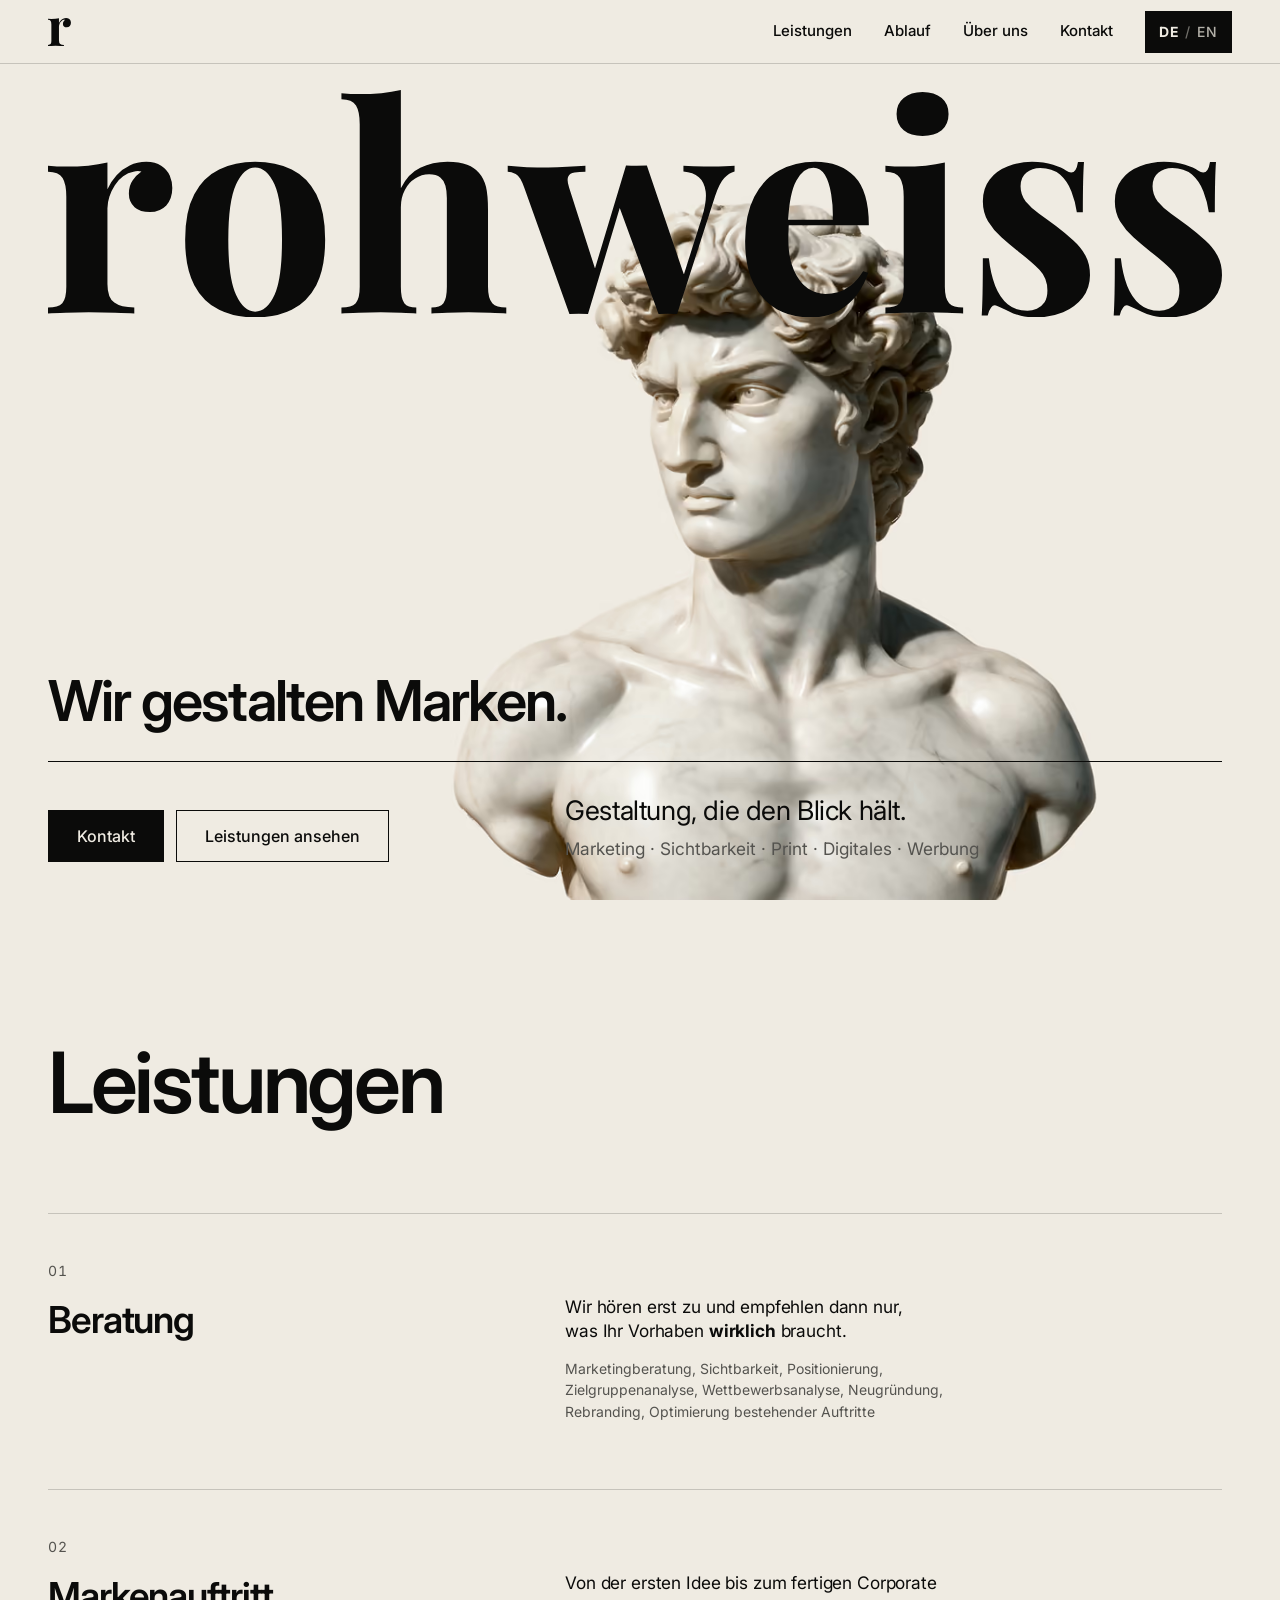
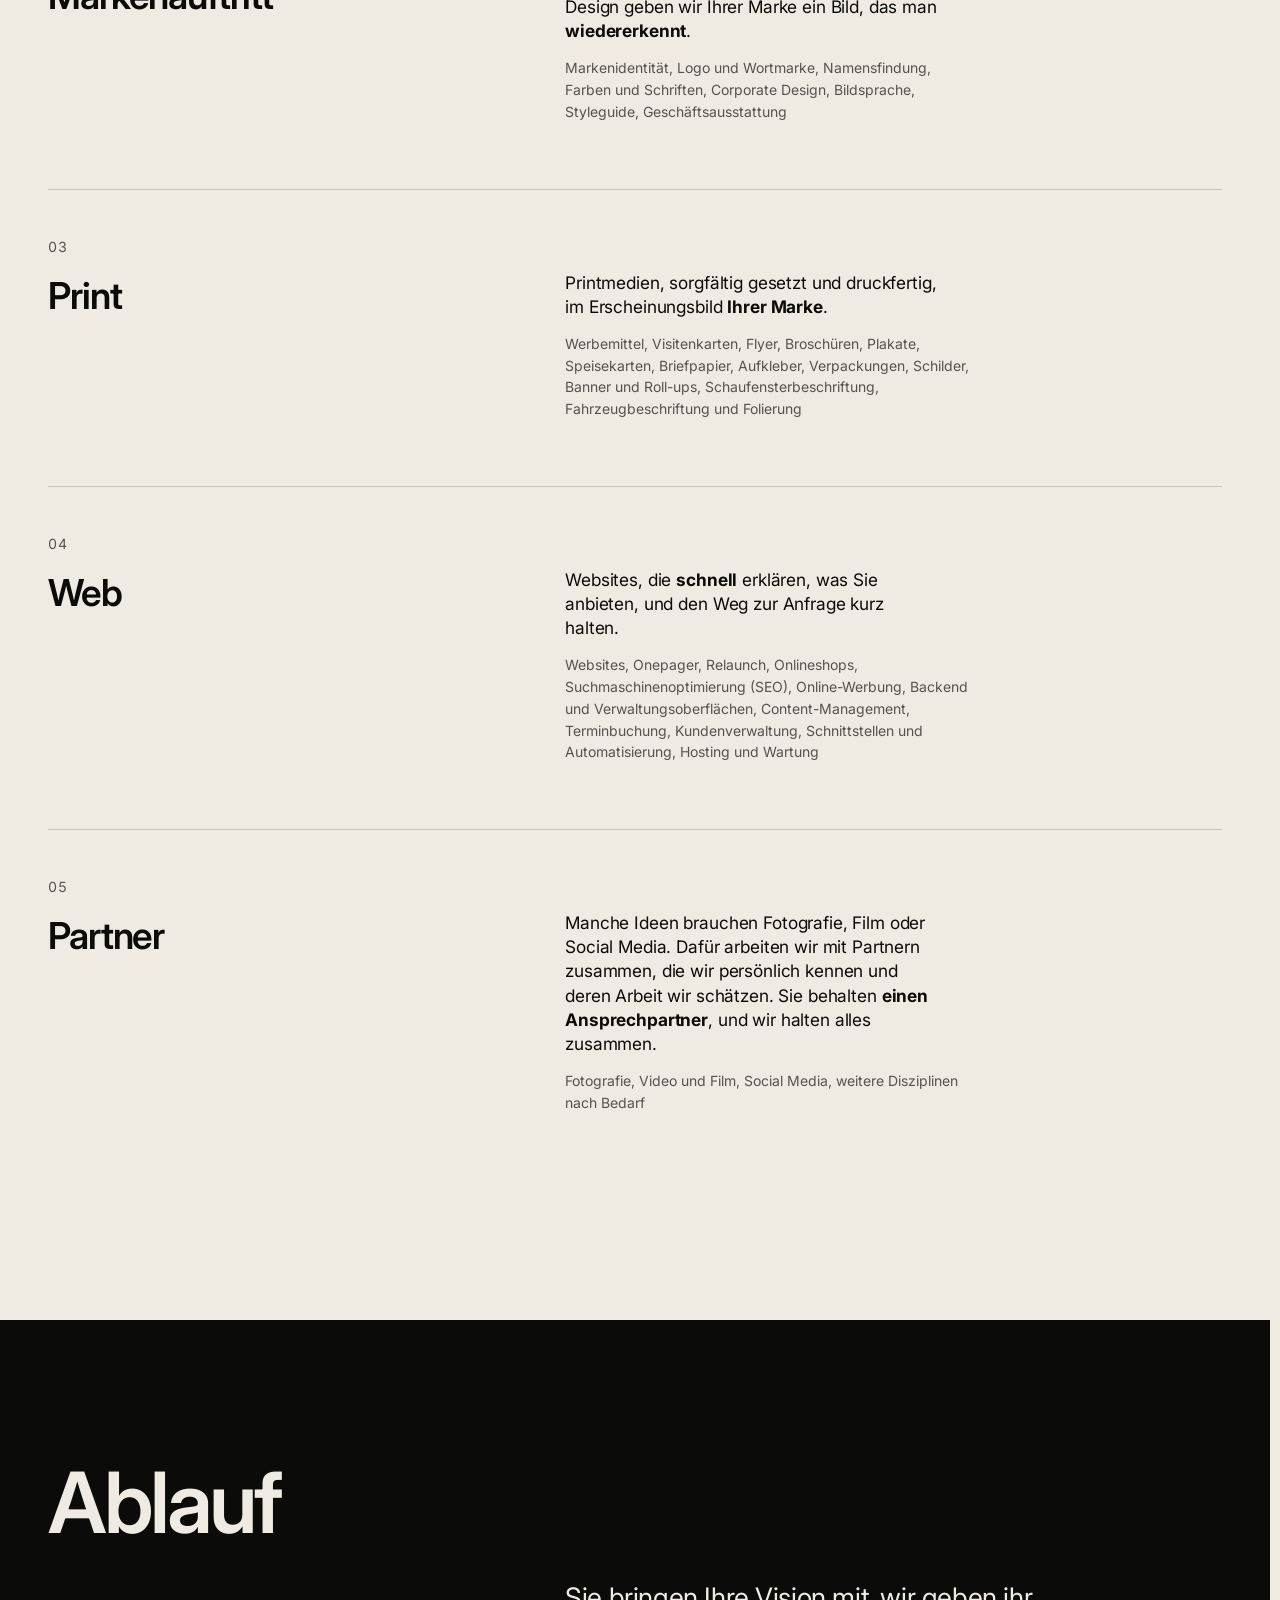
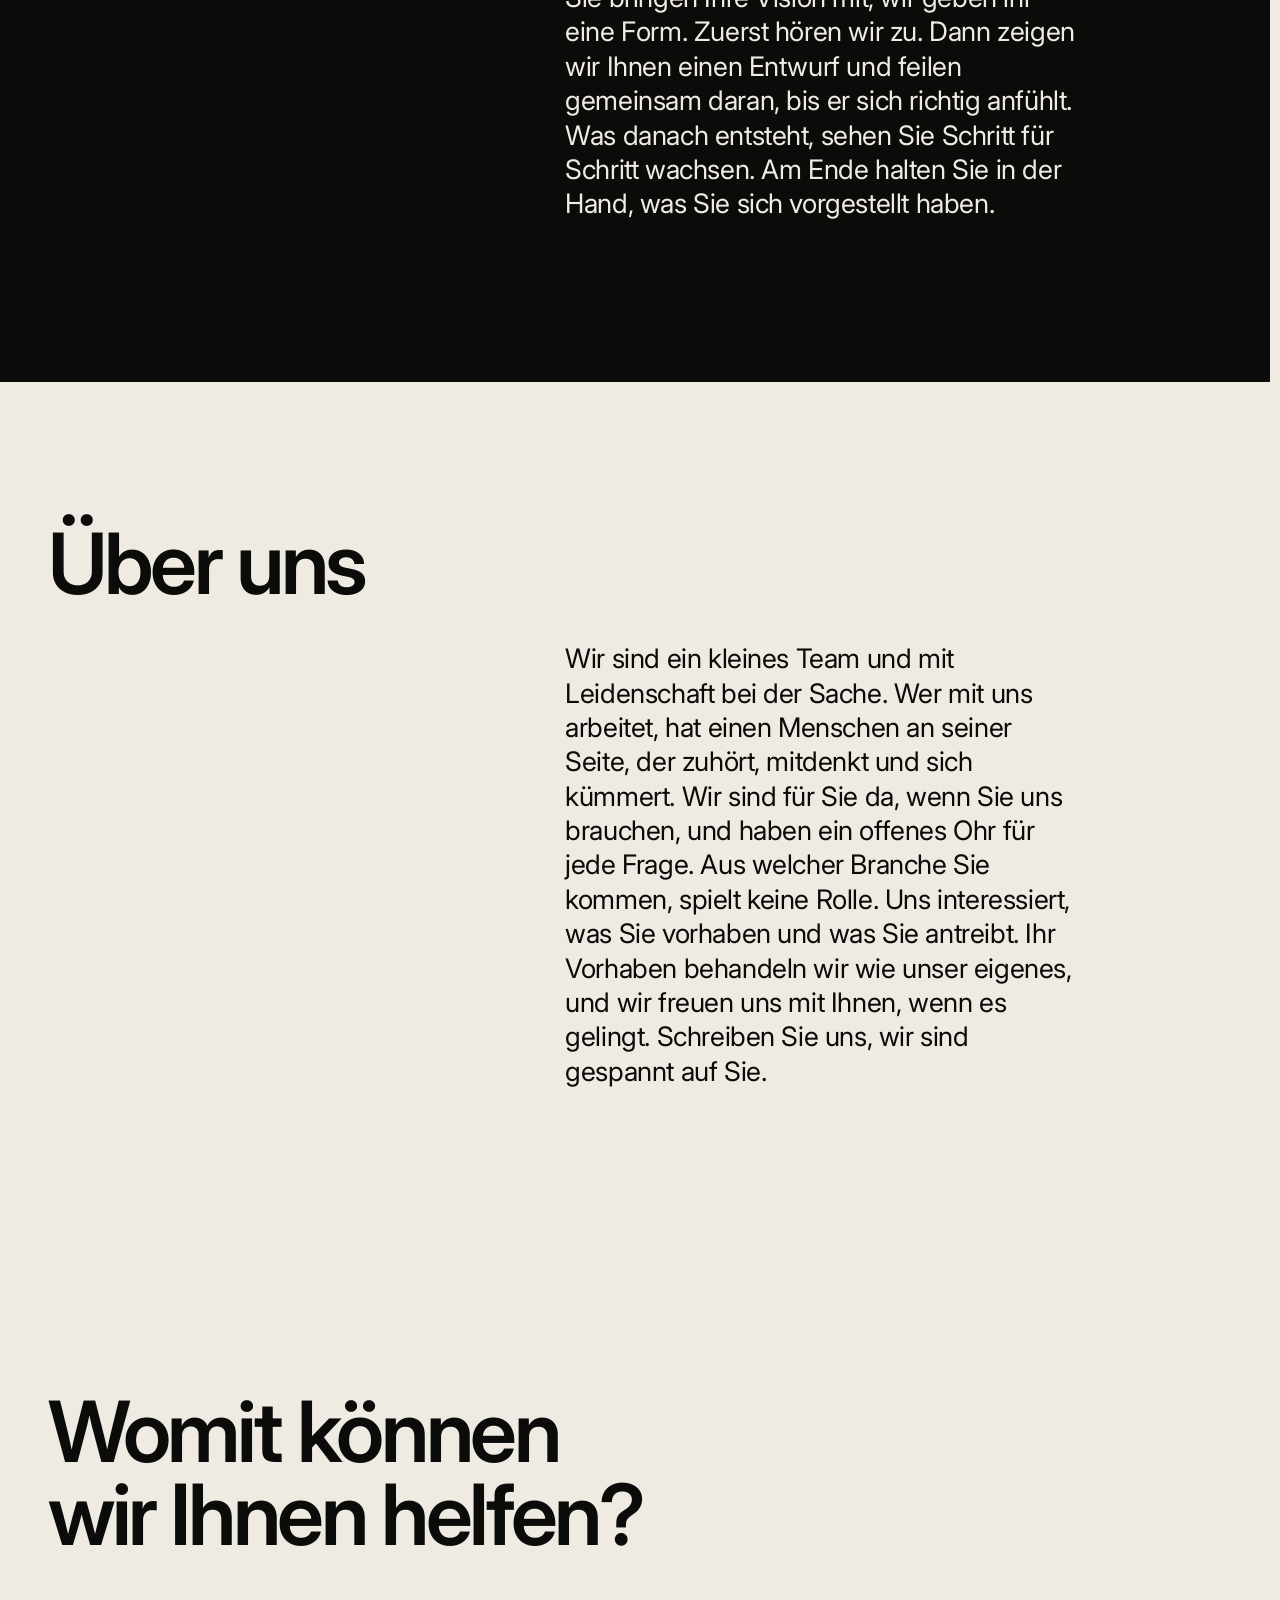
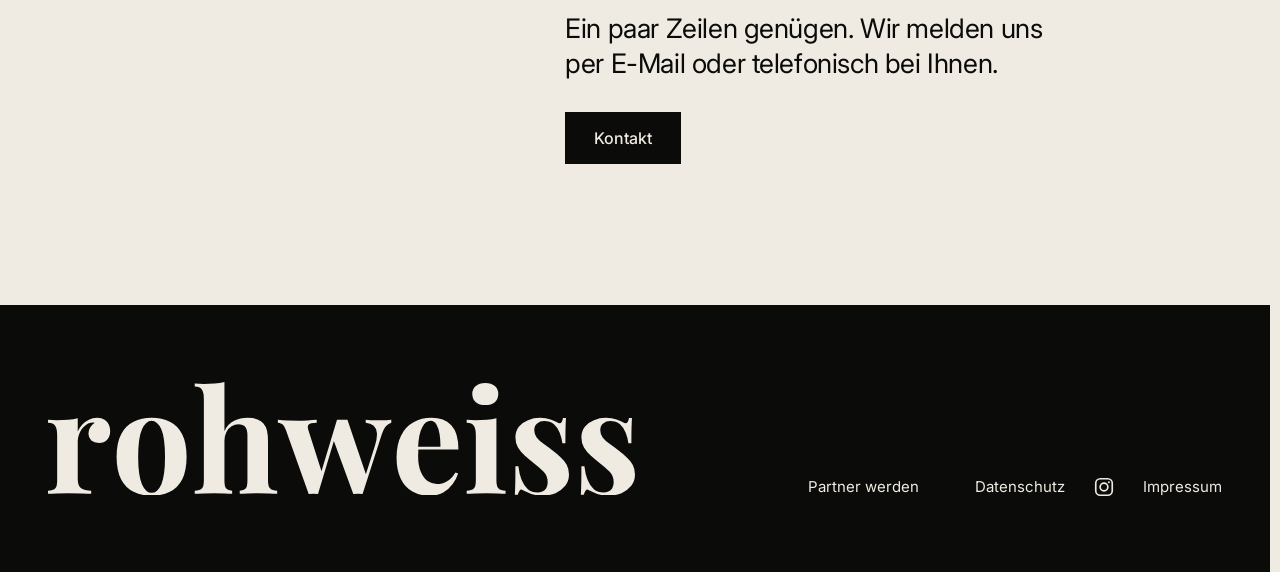
==== index.html @ feee5f7f "Website rohweiss (dist v5) hinzufügen Co-Authored-By: Claude Opus 5.5 <noreply@anthropic.com> Claude" ====
<!doctype html>
<html lang="de">
<head>
<meta charset="utf-8">
<meta name="viewport" content="width=device-width, initial-scale=1">
<title>rohweiss | Gestaltung, die den Blick hält.</title>
<meta name="description" content="Beratung, Markenauftritt, Print und Web für Unternehmen jeder Größe und für Einzelkunden.">
<link rel="alternate" hreflang="de" href="https://rohweiss.de/">
<link rel="alternate" hreflang="en" href="https://rohweiss.de/en/">
<link rel="alternate" hreflang="x-default" href="https://rohweiss.de/">
<link rel="canonical" href="https://rohweiss.de/">
<meta property="og:type" content="website">
<meta property="og:site_name" content="rohweiss">
<meta property="og:title" content="rohweiss | Gestaltung, die den Blick hält.">
<meta property="og:description" content="Beratung, Markenauftritt, Print und Web für Unternehmen jeder Größe und für Einzelkunden.">
<meta property="og:url" content="https://rohweiss.de/">
<meta property="og:locale" content="de_DE">
<meta property="og:image" content="https://rohweiss.de/og.png">
<meta property="og:image:width" content="1200">
<meta property="og:image:height" content="630">
<meta name="twitter:card" content="summary_large_image">
<script type="application/ld+json">{"@context":"https://schema.org","@type":"ProfessionalService","name":"rohweiss","url":"https://rohweiss.de/","inLanguage":"de","description":"Beratung, Markenauftritt, Print und Web für Unternehmen jeder Größe und für Einzelkunden.","image":"https://rohweiss.de/og.png"}</script>
<script>document.documentElement.classList.add("js","is-top")</script>
<style>body{background:#efebe2;margin:0}.loader svg{display:none}html.js:not(.is-ready):not(.is-loading) body>:not(.loader){visibility:hidden;animation:0s linear 3s forwards rw-show}@keyframes rw-show{to{visibility:visible}}</style>
  <script type="module" crossorigin src="/assets/main-DEInUaMO.js"></script>
  <link rel="stylesheet" crossorigin href="/assets/main-CqZ3c4gh.css">
</head>
<body>
<div class="loader" id="loader" role="progressbar" aria-label="Laden" aria-valuemin="0" aria-valuemax="100" aria-valuenow="0">
<svg class="loader__word" viewBox="0 0 4109 796" fill="currentColor" aria-hidden="true" focusable="false"><path class="loader__glyph" d="M344 251Q376 251 396 265Q416 278 426 299Q435 320 435 343Q435 380 414 404Q392 427 357 427Q322 427 303 410Q283 392 283 363Q283 335 296 317Q308 298 327 285Q313 281 299 286Q280 289 263 302Q246 314 234 333Q222 351 215 373Q208 394 208 414L208 679Q208 727 232 744Q255 761 302 761L302 782Q279 781 235 780Q191 778 143 778Q103 778 62 780Q21 781 0 782L0 761Q35 761 50 746Q64 731 64 689L64 374Q64 329 51 308Q37 286 0 286L0 265Q32 268 62 268Q104 268 141 265Q177 261 208 254L208 347Q220 320 240 298Q260 276 286 264Q312 251 344 251"/><path class="loader__glyph" d="M725 251Q798 251 853 278Q908 305 939 365Q970 425 970 524Q970 623 939 683Q908 742 853 769Q798 796 725 796Q654 796 599 769Q543 742 512 683Q480 623 480 524Q480 425 512 365Q543 305 599 278Q654 251 725 251M725 271Q685 271 658 331Q631 390 631 524Q631 658 658 717Q685 776 725 776Q766 776 793 717Q819 658 819 524Q819 390 793 331Q766 271 725 271"/><path class="loader__glyph" d="M1235 0L1235 344Q1260 292 1303 272Q1345 251 1398 251Q1441 251 1467 262Q1493 272 1508 290Q1525 309 1533 339Q1540 369 1540 420L1540 689Q1540 731 1555 746Q1569 761 1604 761L1604 782Q1585 781 1547 780Q1508 778 1472 778Q1433 778 1397 780Q1360 781 1342 782L1342 761Q1372 761 1384 746Q1396 731 1396 689L1396 378Q1396 353 1391 335Q1386 316 1373 306Q1359 295 1334 295Q1307 295 1285 310Q1262 324 1249 350Q1235 376 1235 410L1235 689Q1235 731 1247 746Q1259 761 1289 761L1289 782Q1271 781 1236 780Q1201 778 1165 778Q1126 778 1087 780Q1047 781 1027 782L1027 761Q1062 761 1077 746Q1091 731 1091 689L1091 120Q1091 75 1078 54Q1064 32 1027 32L1027 11Q1059 14 1089 14Q1130 14 1167 11Q1204 7 1235 0"/><path class="loader__glyph" d="M1881 265L1881 286Q1859 286 1843 289Q1826 291 1821 303Q1815 315 1824 342L1919 639L1906 653L2023 264L2043 273L1890 784Q1874 783 1858 783Q1842 783 1825 784L1667 342Q1653 302 1637 294Q1620 286 1609 286L1609 265Q1641 268 1676 270Q1710 271 1751 271Q1782 271 1817 269Q1851 267 1881 265M2403 265L2403 285Q2384 290 2367 308Q2350 326 2335 371L2202 784Q2186 783 2170 783Q2153 783 2137 784L1996 399L2023 264Q2041 265 2060 265Q2078 264 2096 264L2233 668L2222 657L2289 445Q2306 390 2302 356Q2298 322 2278 305Q2258 288 2224 285L2224 265Q2240 266 2259 267Q2277 267 2296 268Q2314 268 2327 268Q2347 268 2369 267Q2390 266 2403 265"/><path class="loader__glyph" d="M2685 251Q2773 251 2823 303Q2873 355 2873 473L2544 473L2542 454L2747 454Q2748 405 2741 364Q2734 322 2719 297Q2704 272 2679 272Q2644 272 2620 316Q2595 360 2590 462L2593 468Q2592 480 2592 493Q2591 506 2591 520Q2591 589 2611 632Q2630 675 2660 695Q2690 714 2721 714Q2742 714 2765 708Q2787 701 2810 684Q2833 666 2853 634L2871 640Q2859 678 2833 714Q2807 750 2767 773Q2727 796 2671 796Q2603 796 2551 767Q2499 738 2470 679Q2440 620 2440 529Q2440 436 2472 374Q2503 312 2559 282Q2614 251 2685 251"/><path class="loader__glyph" d="M3061 7Q3103 7 3128 28Q3152 48 3152 84Q3152 120 3128 141Q3103 161 3061 161Q3019 161 2995 141Q2970 120 2970 84Q2970 48 2995 28Q3019 7 3061 7M3139 254L3139 689Q3139 731 3154 746Q3168 761 3203 761L3203 782Q3185 781 3147 780Q3109 778 3070 778Q3031 778 2991 780Q2951 781 2931 782L2931 761Q2966 761 2981 746Q2995 731 2995 689L2995 374Q2995 329 2982 308Q2968 286 2931 286L2931 265Q2963 268 2993 268Q3035 268 3072 265Q3108 261 3139 254"/><path class="loader__glyph" d="M3444 251Q3486 251 3518 262Q3549 272 3563 282Q3597 305 3605 252L3626 252Q3624 280 3623 321Q3622 361 3622 428L3601 428Q3596 391 3582 355Q3568 319 3542 296Q3515 273 3473 273Q3444 273 3424 290Q3404 306 3404 337Q3404 367 3422 390Q3440 412 3469 433Q3497 453 3528 476Q3561 501 3588 526Q3615 550 3631 579Q3647 608 3647 648Q3647 693 3621 727Q3595 760 3553 778Q3510 796 3458 796Q3428 796 3405 790Q3381 784 3364 775Q3351 769 3340 764Q3328 758 3318 754Q3308 751 3301 761Q3293 771 3289 789L3268 789Q3270 757 3271 711Q3272 665 3272 589L3293 589Q3299 643 3315 685Q3331 726 3359 750Q3386 773 3428 773Q3445 773 3461 766Q3477 759 3488 743Q3498 727 3498 702Q3498 658 3470 629Q3441 600 3397 566Q3365 540 3337 515Q3308 489 3290 459Q3272 428 3272 389Q3272 344 3296 313Q3320 282 3360 267Q3399 251 3444 251"/><path class="loader__glyph" d="M3906 251Q3948 251 3980 262Q4011 272 4025 282Q4059 305 4067 252L4088 252Q4086 280 4085 321Q4084 361 4084 428L4063 428Q4058 391 4044 355Q4030 319 4004 296Q3977 273 3935 273Q3906 273 3886 290Q3866 306 3866 337Q3866 367 3884 390Q3902 412 3931 433Q3959 453 3990 476Q4023 501 4050 526Q4077 550 4093 579Q4109 608 4109 648Q4109 693 4083 727Q4057 760 4015 778Q3972 796 3920 796Q3890 796 3867 790Q3843 784 3826 775Q3813 769 3802 764Q3790 758 3780 754Q3770 751 3763 761Q3755 771 3751 789L3730 789Q3732 757 3733 711Q3734 665 3734 589L3755 589Q3761 643 3777 685Q3793 726 3821 750Q3848 773 3890 773Q3907 773 3923 766Q3939 759 3950 743Q3960 727 3960 702Q3960 658 3932 629Q3903 600 3859 566Q3827 540 3799 515Q3770 489 3752 459Q3734 428 3734 389Q3734 344 3758 313Q3782 282 3822 267Q3861 251 3906 251"/></svg>
<svg class="loader__r" viewBox="0 0 435 531" aria-hidden="true" focusable="false"><path fill="currentColor" d="M344 0Q376 0 396 14Q416 27 426 48Q435 69 435 92Q435 129 414 153Q392 176 357 176Q322 176 303 159Q283 141 283 112Q283 84 296 66Q308 47 327 34Q313 30 299 35Q280 38 263 51Q246 63 234 82Q222 100 215 122Q208 143 208 163L208 428Q208 476 232 493Q255 510 302 510L302 531Q279 530 235 529Q191 527 143 527Q103 527 62 529Q21 530 0 531L0 510Q35 510 50 495Q64 480 64 438L64 123Q64 78 51 57Q37 35 0 35L0 14Q32 17 62 17Q104 17 141 14Q177 10 208 3L208 96Q220 69 240 47Q260 25 286 13Q312 0 344 0"/></svg>
</div>

<a class="skip-link" href="#inhalt">Zum Inhalt springen</a>
<header class="site-header">
<a class="site-logo" href="/">
<svg class="site-logo__r" viewBox="0 0 435 531" role="img" aria-label="rohweiss"><path fill="currentColor" d="M344 0Q376 0 396 14Q416 27 426 48Q435 69 435 92Q435 129 414 153Q392 176 357 176Q322 176 303 159Q283 141 283 112Q283 84 296 66Q308 47 327 34Q313 30 299 35Q280 38 263 51Q246 63 234 82Q222 100 215 122Q208 143 208 163L208 428Q208 476 232 493Q255 510 302 510L302 531Q279 530 235 529Q191 527 143 527Q103 527 62 529Q21 530 0 531L0 510Q35 510 50 495Q64 480 64 438L64 123Q64 78 51 57Q37 35 0 35L0 14Q32 17 62 17Q104 17 141 14Q177 10 208 3L208 96Q220 69 240 47Q260 25 286 13Q312 0 344 0"/></svg>
</a>
<div class="lang-switch" role="group" aria-label="Sprache">
<span lang="de" aria-current="true">de</span>
<a href="/en/" lang="en" hreflang="en" aria-label="English">en</a>
</div>
<button class="nav-toggle" type="button" aria-expanded="false" aria-controls="site-menu" aria-label="Menü öffnen" data-label-open="Menü öffnen" data-label-close="Menü schließen"><span></span><span></span><span></span></button>
<nav class="site-nav" id="site-menu" aria-label="Hauptnavigation" data-lenis-prevent>
<ul class="site-nav__list">
<li><a href="/#leistungen">Leistungen</a></li>
<li><a href="/#ablauf">Ablauf</a></li>
<li><a href="/#ueber-uns">Über uns</a></li>
<li><a href="/#kontakt">Kontakt</a></li>
</ul>
</nav>
</header>

<main id="inhalt">
<section class="hero" aria-labelledby="hero-titel">
<div class="hero__stage">
<picture class="hero__still">
<source srcset="/img/bueste-still.avif" type="image/avif">
<source srcset="/img/bueste-still.webp" type="image/webp">
<img src="/img/bueste-still.webp" alt="Marmorbüste eines jungen Mannes im Dreiviertelprofil" width="1600" height="900" fetchpriority="high" decoding="async">
</picture>
<svg class="hero__mark" viewBox="0 0 4109 796" aria-hidden="true" focusable="false"><path fill="currentColor" d="M344 251Q376 251 396 265Q416 278 426 299Q435 320 435 343Q435 380 414 404Q392 427 357 427Q322 427 303 410Q283 392 283 363Q283 335 296 317Q308 298 327 285Q313 281 299 286Q280 289 263 302Q246 314 234 333Q222 351 215 373Q208 394 208 414L208 679Q208 727 232 744Q255 761 302 761L302 782Q279 781 235 780Q191 778 143 778Q103 778 62 780Q21 781 0 782L0 761Q35 761 50 746Q64 731 64 689L64 374Q64 329 51 308Q37 286 0 286L0 265Q32 268 62 268Q104 268 141 265Q177 261 208 254L208 347Q220 320 240 298Q260 276 286 264Q312 251 344 251M725 251Q798 251 853 278Q908 305 939 365Q970 425 970 524Q970 623 939 683Q908 742 853 769Q798 796 725 796Q654 796 599 769Q543 742 512 683Q480 623 480 524Q480 425 512 365Q543 305 599 278Q654 251 725 251M725 271Q685 271 658 331Q631 390 631 524Q631 658 658 717Q685 776 725 776Q766 776 793 717Q819 658 819 524Q819 390 793 331Q766 271 725 271M1235 0L1235 344Q1260 292 1303 272Q1345 251 1398 251Q1441 251 1467 262Q1493 272 1508 290Q1525 309 1533 339Q1540 369 1540 420L1540 689Q1540 731 1555 746Q1569 761 1604 761L1604 782Q1585 781 1547 780Q1508 778 1472 778Q1433 778 1397 780Q1360 781 1342 782L1342 761Q1372 761 1384 746Q1396 731 1396 689L1396 378Q1396 353 1391 335Q1386 316 1373 306Q1359 295 1334 295Q1307 295 1285 310Q1262 324 1249 350Q1235 376 1235 410L1235 689Q1235 731 1247 746Q1259 761 1289 761L1289 782Q1271 781 1236 780Q1201 778 1165 778Q1126 778 1087 780Q1047 781 1027 782L1027 761Q1062 761 1077 746Q1091 731 1091 689L1091 120Q1091 75 1078 54Q1064 32 1027 32L1027 11Q1059 14 1089 14Q1130 14 1167 11Q1204 7 1235 0M1881 265L1881 286Q1859 286 1843 289Q1826 291 1821 303Q1815 315 1824 342L1919 639L1906 653L2023 264L2043 273L1890 784Q1874 783 1858 783Q1842 783 1825 784L1667 342Q1653 302 1637 294Q1620 286 1609 286L1609 265Q1641 268 1676 270Q1710 271 1751 271Q1782 271 1817 269Q1851 267 1881 265M2403 265L2403 285Q2384 290 2367 308Q2350 326 2335 371L2202 784Q2186 783 2170 783Q2153 783 2137 784L1996 399L2023 264Q2041 265 2060 265Q2078 264 2096 264L2233 668L2222 657L2289 445Q2306 390 2302 356Q2298 322 2278 305Q2258 288 2224 285L2224 265Q2240 266 2259 267Q2277 267 2296 268Q2314 268 2327 268Q2347 268 2369 267Q2390 266 2403 265M2685 251Q2773 251 2823 303Q2873 355 2873 473L2544 473L2542 454L2747 454Q2748 405 2741 364Q2734 322 2719 297Q2704 272 2679 272Q2644 272 2620 316Q2595 360 2590 462L2593 468Q2592 480 2592 493Q2591 506 2591 520Q2591 589 2611 632Q2630 675 2660 695Q2690 714 2721 714Q2742 714 2765 708Q2787 701 2810 684Q2833 666 2853 634L2871 640Q2859 678 2833 714Q2807 750 2767 773Q2727 796 2671 796Q2603 796 2551 767Q2499 738 2470 679Q2440 620 2440 529Q2440 436 2472 374Q2503 312 2559 282Q2614 251 2685 251M3061 7Q3103 7 3128 28Q3152 48 3152 84Q3152 120 3128 141Q3103 161 3061 161Q3019 161 2995 141Q2970 120 2970 84Q2970 48 2995 28Q3019 7 3061 7M3139 254L3139 689Q3139 731 3154 746Q3168 761 3203 761L3203 782Q3185 781 3147 780Q3109 778 3070 778Q3031 778 2991 780Q2951 781 2931 782L2931 761Q2966 761 2981 746Q2995 731 2995 689L2995 374Q2995 329 2982 308Q2968 286 2931 286L2931 265Q2963 268 2993 268Q3035 268 3072 265Q3108 261 3139 254M3444 251Q3486 251 3518 262Q3549 272 3563 282Q3597 305 3605 252L3626 252Q3624 280 3623 321Q3622 361 3622 428L3601 428Q3596 391 3582 355Q3568 319 3542 296Q3515 273 3473 273Q3444 273 3424 290Q3404 306 3404 337Q3404 367 3422 390Q3440 412 3469 433Q3497 453 3528 476Q3561 501 3588 526Q3615 550 3631 579Q3647 608 3647 648Q3647 693 3621 727Q3595 760 3553 778Q3510 796 3458 796Q3428 796 3405 790Q3381 784 3364 775Q3351 769 3340 764Q3328 758 3318 754Q3308 751 3301 761Q3293 771 3289 789L3268 789Q3270 757 3271 711Q3272 665 3272 589L3293 589Q3299 643 3315 685Q3331 726 3359 750Q3386 773 3428 773Q3445 773 3461 766Q3477 759 3488 743Q3498 727 3498 702Q3498 658 3470 629Q3441 600 3397 566Q3365 540 3337 515Q3308 489 3290 459Q3272 428 3272 389Q3272 344 3296 313Q3320 282 3360 267Q3399 251 3444 251M3906 251Q3948 251 3980 262Q4011 272 4025 282Q4059 305 4067 252L4088 252Q4086 280 4085 321Q4084 361 4084 428L4063 428Q4058 391 4044 355Q4030 319 4004 296Q3977 273 3935 273Q3906 273 3886 290Q3866 306 3866 337Q3866 367 3884 390Q3902 412 3931 433Q3959 453 3990 476Q4023 501 4050 526Q4077 550 4093 579Q4109 608 4109 648Q4109 693 4083 727Q4057 760 4015 778Q3972 796 3920 796Q3890 796 3867 790Q3843 784 3826 775Q3813 769 3802 764Q3790 758 3780 754Q3770 751 3763 761Q3755 771 3751 789L3730 789Q3732 757 3733 711Q3734 665 3734 589L3755 589Q3761 643 3777 685Q3793 726 3821 750Q3848 773 3890 773Q3907 773 3923 766Q3939 759 3950 743Q3960 727 3960 702Q3960 658 3932 629Q3903 600 3859 566Q3827 540 3799 515Q3770 489 3752 459Q3734 428 3734 389Q3734 344 3758 313Q3782 282 3822 267Q3861 251 3906 251"/></svg>

<div class="hero__view" data-hero-view aria-hidden="true"></div>
<div class="hero__lines">

<div class="hero__line">Hinsehen.</div>

<div class="hero__line">Freilegen, was zählt.</div>

<div class="hero__line">Form geben.</div>

<div class="hero__line">Gesehen werden.</div>

</div>
<h1 class="hero__title" id="hero-titel">Wir gestalten Marken.</h1>
<div class="hero__foot">
<div class="hero__copy">
<p class="hero__sub">Gestaltung, die den Blick hält.</p>
<p class="hero__fields">Marketing · Sichtbarkeit · Print · Digitales · Werbung</p>
</div>
<div class="hero__actions">
<a class="btn btn--solid" href="#kontakt" data-open-contact>Kontakt</a>
<a class="btn" href="#leistungen">Leistungen ansehen</a>
</div>
</div>
</div>
</section>
<section class="section" id="leistungen" aria-labelledby="leistungen-titel">
<h2 class="section__title" id="leistungen-titel">Leistungen</h2>
<ol class="services" role="list">

<li class="service" data-shift>
<h3 class="service__title">Beratung</h3>
<div class="service__body">
<p class="service__text">Wir hören erst zu und empfehlen dann nur, was Ihr Vorhaben <strong>wirklich</strong> braucht.</p>
<p class="service__keywords">Marketingberatung, Sichtbarkeit, Positionierung, Zielgruppenanalyse, Wettbewerbsanalyse, Neugründung, Rebranding, Optimierung bestehender Auftritte</p>
</div>
</li>

<li class="service" data-shift>
<h3 class="service__title">Markenauftritt</h3>
<div class="service__body">
<p class="service__text">Von der ersten Idee bis zum fertigen Corporate Design geben wir Ihrer Marke ein Bild, das man <strong>wiedererkennt</strong>.</p>
<p class="service__keywords">Markenidentität, Logo und Wortmarke, Namensfindung, Farben und Schriften, Corporate Design, Bildsprache, Styleguide, Geschäftsausstattung</p>
</div>
</li>

<li class="service" data-shift>
<h3 class="service__title">Print</h3>
<div class="service__body">
<p class="service__text">Printmedien, sorgfältig gesetzt und druckfertig, im Erscheinungsbild <strong>Ihrer Marke</strong>.</p>
<p class="service__keywords">Werbemittel, Visitenkarten, Flyer, Broschüren, Plakate, Speisekarten, Briefpapier, Aufkleber, Verpackungen, Schilder, Banner und Roll-ups, Schaufensterbeschriftung, Fahrzeugbeschriftung und Folierung</p>
</div>
</li>

<li class="service" data-shift>
<h3 class="service__title">Web</h3>
<div class="service__body">
<p class="service__text">Websites, die <strong>schnell</strong> erklären, was Sie anbieten, und den Weg zur Anfrage kurz halten.</p>
<p class="service__keywords">Websites, Onepager, Relaunch, Onlineshops, Suchmaschinenoptimierung (SEO), Online-Werbung, Backend und Verwaltungsoberflächen, Content-Management, Terminbuchung, Kundenverwaltung, Schnittstellen und Automatisierung, Hosting und Wartung</p>
</div>
</li>

<li class="service" data-shift>
<h3 class="service__title">Partner</h3>
<div class="service__body">
<p class="service__text">Manche Ideen brauchen Fotografie, Film oder Social Media. Dafür arbeiten wir mit Partnern zusammen, die wir persönlich kennen und deren Arbeit wir schätzen. Sie behalten <strong>einen Ansprechpartner</strong>, und wir halten alles zusammen.</p>
<p class="service__keywords">Fotografie, Video und Film, Social Media, weitere Disziplinen nach Bedarf</p>
</div>
</li>

</ol>
</section>
<section class="section section--split section--dark" id="ablauf" aria-labelledby="ablauf-titel" data-shift>
<h2 class="section__title" id="ablauf-titel">Ablauf</h2>
<p class="section__lead">Sie bringen Ihre Vision mit, wir geben ihr eine Form. Zuerst hören wir zu. Dann zeigen wir Ihnen einen Entwurf und feilen gemeinsam daran, bis er sich richtig anfühlt. Was danach entsteht, sehen Sie Schritt für Schritt wachsen. Am Ende halten Sie in der Hand, was Sie sich vorgestellt haben.</p>
</section>
<section class="section section--split" id="ueber-uns" aria-labelledby="ueber-uns-titel" data-shift>
<h2 class="section__title" id="ueber-uns-titel">Über uns</h2>
<p class="section__lead">Wir sind ein kleines Team und mit Leidenschaft bei der Sache. Wer mit uns arbeitet, hat einen Menschen an seiner Seite, der zuhört, mitdenkt und sich kümmert. Wir sind für Sie da, wenn Sie uns brauchen, und haben ein offenes Ohr für jede Frage. Aus welcher Branche Sie kommen, spielt keine Rolle. Uns interessiert, was Sie vorhaben und was Sie antreibt. Ihr Vorhaben behandeln wir wie unser eigenes, und wir freuen uns mit Ihnen, wenn es gelingt. Schreiben Sie uns, wir sind gespannt auf Sie.</p>
</section>
<section class="section contact" id="kontakt" aria-labelledby="kontakt-titel">
<h2 class="section__title" id="kontakt-titel">Womit können wir Ihnen helfen?</h2>
<div class="contact__body">
<div class="contact__notice" id="gesendet" role="status">Danke, Ihre Nachricht ist angekommen. Wir melden uns bei Ihnen.</div>
<div class="contact__notice" id="fehler" role="alert">Die Nachricht konnte nicht gesendet werden. Bitte versuchen Sie es noch einmal.</div>
<noscript>
<form class="dialog__form contact__form" action="/api/contact.php" method="post">
<div class="dialog__trap" aria-hidden="true">
<label for="nj-website">Website</label>
<input id="nj-website" name="website" type="text" tabindex="-1" autocomplete="off">
</div>
<input type="hidden" name="lang" value="de">
<div class="dialog__field">
<label for="nj-name">Name</label>
<input id="nj-name" name="name" type="text" autocomplete="name" required>
</div>
<div class="dialog__field">
<label for="nj-email">E-Mail</label>
<input id="nj-email" name="email" type="email" autocomplete="email" required>
</div>
<div class="dialog__field">
<label for="nj-phone">Telefon (optional)</label>
<div class="dialog__phone">
<div class="dialog__select"><select id="nj-phone-code" name="phone_code" aria-label="Ländervorwahl" autocomplete="tel-country-code"><option>DE +49</option><option>AT +43</option><option>CH +41</option><option>BE +32</option><option>BG +359</option><option>CZ +420</option><option>DK +45</option><option>ES +34</option><option>FI +358</option><option>FR +33</option><option>GB +44</option><option>GR +30</option><option>HR +385</option><option>HU +36</option><option>IE +353</option><option>IT +39</option><option>LI +423</option><option>LU +352</option><option>NL +31</option><option>NO +47</option><option>PL +48</option><option>PT +351</option><option>RO +40</option><option>SE +46</option><option>SI +386</option><option>SK +421</option><option>TR +90</option><option>UA +380</option><option>US +1</option></select></div>
<input id="nj-phone" name="phone" type="tel" inputmode="tel" autocomplete="tel-national" maxlength="20" pattern="[0-9 ]{4,20}">
</div>
</div>
<div class="dialog__field">
<label for="nj-company">Unternehmen (optional)</label>
<input id="nj-company" name="company" type="text" autocomplete="organization">
</div>
<div class="dialog__field dialog__field--wide">
<label for="nj-topic">Worum geht es?</label>
<div class="dialog__select">
<select id="nj-topic" name="topic"><option>Beratung</option><option>Markenauftritt</option><option>Print</option><option>Web</option><option>Noch offen</option></select>
</div>
</div>
<div class="dialog__field dialog__field--wide">
<label for="nj-message">Nachricht</label>
<textarea id="nj-message" name="message" rows="5" required></textarea>
</div>
<div class="dialog__field dialog__field--wide dialog__consent">
<input id="nj-consent" name="consent" type="checkbox" value="1" required>
<label for="nj-consent">Ich bin damit einverstanden, dass meine Angaben zur Bearbeitung meiner Anfrage verarbeitet werden. Näheres steht in der <a href="/datenschutz/">Datenschutzerklärung</a>.</label>
</div>
<div class="dialog__actions">
<button class="btn btn--solid dialog__send" type="submit">Nachricht senden</button>
</div>
</form>

</noscript>
<p class="contact__intro">Ein paar Zeilen genügen. Wir melden uns per E-Mail oder telefonisch bei Ihnen.</p>
<div class="contact__actions">
<a class="btn btn--solid" href="#kontakt" data-open-contact>Kontakt</a>
</div>
</div>
</section>
</main>
<footer class="site-footer">
<div class="site-footer__mark">
<svg viewBox="0 0 4109 796" role="img" aria-label="rohweiss"><path fill="currentColor" d="M344 251Q376 251 396 265Q416 278 426 299Q435 320 435 343Q435 380 414 404Q392 427 357 427Q322 427 303 410Q283 392 283 363Q283 335 296 317Q308 298 327 285Q313 281 299 286Q280 289 263 302Q246 314 234 333Q222 351 215 373Q208 394 208 414L208 679Q208 727 232 744Q255 761 302 761L302 782Q279 781 235 780Q191 778 143 778Q103 778 62 780Q21 781 0 782L0 761Q35 761 50 746Q64 731 64 689L64 374Q64 329 51 308Q37 286 0 286L0 265Q32 268 62 268Q104 268 141 265Q177 261 208 254L208 347Q220 320 240 298Q260 276 286 264Q312 251 344 251M725 251Q798 251 853 278Q908 305 939 365Q970 425 970 524Q970 623 939 683Q908 742 853 769Q798 796 725 796Q654 796 599 769Q543 742 512 683Q480 623 480 524Q480 425 512 365Q543 305 599 278Q654 251 725 251M725 271Q685 271 658 331Q631 390 631 524Q631 658 658 717Q685 776 725 776Q766 776 793 717Q819 658 819 524Q819 390 793 331Q766 271 725 271M1235 0L1235 344Q1260 292 1303 272Q1345 251 1398 251Q1441 251 1467 262Q1493 272 1508 290Q1525 309 1533 339Q1540 369 1540 420L1540 689Q1540 731 1555 746Q1569 761 1604 761L1604 782Q1585 781 1547 780Q1508 778 1472 778Q1433 778 1397 780Q1360 781 1342 782L1342 761Q1372 761 1384 746Q1396 731 1396 689L1396 378Q1396 353 1391 335Q1386 316 1373 306Q1359 295 1334 295Q1307 295 1285 310Q1262 324 1249 350Q1235 376 1235 410L1235 689Q1235 731 1247 746Q1259 761 1289 761L1289 782Q1271 781 1236 780Q1201 778 1165 778Q1126 778 1087 780Q1047 781 1027 782L1027 761Q1062 761 1077 746Q1091 731 1091 689L1091 120Q1091 75 1078 54Q1064 32 1027 32L1027 11Q1059 14 1089 14Q1130 14 1167 11Q1204 7 1235 0M1881 265L1881 286Q1859 286 1843 289Q1826 291 1821 303Q1815 315 1824 342L1919 639L1906 653L2023 264L2043 273L1890 784Q1874 783 1858 783Q1842 783 1825 784L1667 342Q1653 302 1637 294Q1620 286 1609 286L1609 265Q1641 268 1676 270Q1710 271 1751 271Q1782 271 1817 269Q1851 267 1881 265M2403 265L2403 285Q2384 290 2367 308Q2350 326 2335 371L2202 784Q2186 783 2170 783Q2153 783 2137 784L1996 399L2023 264Q2041 265 2060 265Q2078 264 2096 264L2233 668L2222 657L2289 445Q2306 390 2302 356Q2298 322 2278 305Q2258 288 2224 285L2224 265Q2240 266 2259 267Q2277 267 2296 268Q2314 268 2327 268Q2347 268 2369 267Q2390 266 2403 265M2685 251Q2773 251 2823 303Q2873 355 2873 473L2544 473L2542 454L2747 454Q2748 405 2741 364Q2734 322 2719 297Q2704 272 2679 272Q2644 272 2620 316Q2595 360 2590 462L2593 468Q2592 480 2592 493Q2591 506 2591 520Q2591 589 2611 632Q2630 675 2660 695Q2690 714 2721 714Q2742 714 2765 708Q2787 701 2810 684Q2833 666 2853 634L2871 640Q2859 678 2833 714Q2807 750 2767 773Q2727 796 2671 796Q2603 796 2551 767Q2499 738 2470 679Q2440 620 2440 529Q2440 436 2472 374Q2503 312 2559 282Q2614 251 2685 251M3061 7Q3103 7 3128 28Q3152 48 3152 84Q3152 120 3128 141Q3103 161 3061 161Q3019 161 2995 141Q2970 120 2970 84Q2970 48 2995 28Q3019 7 3061 7M3139 254L3139 689Q3139 731 3154 746Q3168 761 3203 761L3203 782Q3185 781 3147 780Q3109 778 3070 778Q3031 778 2991 780Q2951 781 2931 782L2931 761Q2966 761 2981 746Q2995 731 2995 689L2995 374Q2995 329 2982 308Q2968 286 2931 286L2931 265Q2963 268 2993 268Q3035 268 3072 265Q3108 261 3139 254M3444 251Q3486 251 3518 262Q3549 272 3563 282Q3597 305 3605 252L3626 252Q3624 280 3623 321Q3622 361 3622 428L3601 428Q3596 391 3582 355Q3568 319 3542 296Q3515 273 3473 273Q3444 273 3424 290Q3404 306 3404 337Q3404 367 3422 390Q3440 412 3469 433Q3497 453 3528 476Q3561 501 3588 526Q3615 550 3631 579Q3647 608 3647 648Q3647 693 3621 727Q3595 760 3553 778Q3510 796 3458 796Q3428 796 3405 790Q3381 784 3364 775Q3351 769 3340 764Q3328 758 3318 754Q3308 751 3301 761Q3293 771 3289 789L3268 789Q3270 757 3271 711Q3272 665 3272 589L3293 589Q3299 643 3315 685Q3331 726 3359 750Q3386 773 3428 773Q3445 773 3461 766Q3477 759 3488 743Q3498 727 3498 702Q3498 658 3470 629Q3441 600 3397 566Q3365 540 3337 515Q3308 489 3290 459Q3272 428 3272 389Q3272 344 3296 313Q3320 282 3360 267Q3399 251 3444 251M3906 251Q3948 251 3980 262Q4011 272 4025 282Q4059 305 4067 252L4088 252Q4086 280 4085 321Q4084 361 4084 428L4063 428Q4058 391 4044 355Q4030 319 4004 296Q3977 273 3935 273Q3906 273 3886 290Q3866 306 3866 337Q3866 367 3884 390Q3902 412 3931 433Q3959 453 3990 476Q4023 501 4050 526Q4077 550 4093 579Q4109 608 4109 648Q4109 693 4083 727Q4057 760 4015 778Q3972 796 3920 796Q3890 796 3867 790Q3843 784 3826 775Q3813 769 3802 764Q3790 758 3780 754Q3770 751 3763 761Q3755 771 3751 789L3730 789Q3732 757 3733 711Q3734 665 3734 589L3755 589Q3761 643 3777 685Q3793 726 3821 750Q3848 773 3890 773Q3907 773 3923 766Q3939 759 3950 743Q3960 727 3960 702Q3960 658 3932 629Q3903 600 3859 566Q3827 540 3799 515Q3770 489 3752 459Q3734 428 3734 389Q3734 344 3758 313Q3782 282 3822 267Q3861 251 3906 251"/></svg>
</div>
<nav class="site-footer__legal" aria-label="Rechtliches">
<ul>
<li><a href="/datenschutz/">Datenschutz</a></li>
<li><a class="site-footer__social" href="https://www.instagram.com/roh.weiss/" rel="noopener" aria-label="Instagram"><svg viewBox="0 0 24 24" width="22" height="22" aria-hidden="true" focusable="false" fill="none" stroke="currentColor" stroke-width="1.8"><rect x="3" y="3" width="18" height="18" rx="5"/><circle cx="12" cy="12" r="4.2"/><circle cx="17.3" cy="6.7" r="1.1" fill="currentColor" stroke="none"/></svg></a></li>
<li><a href="/impressum/">Impressum</a></li>
</ul>
<a class="site-footer__partner" href="/#kontakt" data-open-contact="partner">Partner werden</a>
</nav>
</footer>

<dialog class="dialog" id="kontakt-dialog" aria-labelledby="kontakt-dialog-titel" data-lenis-prevent data-title="Womit können wir Ihnen helfen?" data-intro="Ein paar Zeilen genügen. Wir melden uns per E-Mail oder telefonisch bei Ihnen." data-partner-title="Lassen Sie uns zusammenarbeiten." data-partner-intro="Erzählen Sie kurz, was Sie machen. Wir melden uns bei Ihnen." data-success="Danke, Ihre Nachricht ist angekommen. Wir melden uns bei Ihnen." data-error="Die Nachricht konnte nicht gesendet werden. Bitte versuchen Sie es noch einmal." data-error-required="Bitte füllen Sie dieses Feld aus." data-error-email="Bitte geben Sie eine gültige E-Mail-Adresse ein." data-error-phone="Bitte geben Sie nur Ziffern ein, mindestens vier." data-error-consent="Bitte stimmen Sie der Verarbeitung Ihrer Angaben zu.">
<div class="dialog__head">
<button class="dialog__close" type="button" aria-label="Schließen"><svg viewBox="0 0 24 24" width="20" height="20" aria-hidden="true" fill="none" stroke="currentColor" stroke-width="1.6"><path d="M4 4l16 16M20 4L4 20"/></svg></button>
</div>
<div class="dialog__body">
<h2 class="dialog__title" id="kontakt-dialog-titel">Womit können wir Ihnen helfen?</h2>
<p class="dialog__intro">Ein paar Zeilen genügen. Wir melden uns per E-Mail oder telefonisch bei Ihnen.</p>
<form class="dialog__form" action="/api/contact.php" method="post" novalidate>
<div class="dialog__trap" aria-hidden="true">
<label for="kd-website">Website</label>
<input id="kd-website" name="website" type="text" tabindex="-1" autocomplete="off">
</div>
<div class="dialog__field">
<label for="kd-name">Name</label>
<input id="kd-name" name="name" type="text" autocomplete="name" required aria-describedby="kd-name-fehler">
<p class="dialog__error" id="kd-name-fehler"></p>
</div>
<div class="dialog__field">
<label for="kd-email">E-Mail</label>
<input id="kd-email" name="email" type="email" autocomplete="email" required aria-describedby="kd-email-fehler">
<p class="dialog__error" id="kd-email-fehler"></p>
</div>
<div class="dialog__field">
<label for="kd-phone">Telefon (optional)</label>
<div class="dialog__phone">
<div class="dialog__select"><select id="kd-phone-code" name="phone_code" aria-label="Ländervorwahl" autocomplete="tel-country-code"><option>DE +49</option><option>AT +43</option><option>CH +41</option><option>BE +32</option><option>BG +359</option><option>CZ +420</option><option>DK +45</option><option>ES +34</option><option>FI +358</option><option>FR +33</option><option>GB +44</option><option>GR +30</option><option>HR +385</option><option>HU +36</option><option>IE +353</option><option>IT +39</option><option>LI +423</option><option>LU +352</option><option>NL +31</option><option>NO +47</option><option>PL +48</option><option>PT +351</option><option>RO +40</option><option>SE +46</option><option>SI +386</option><option>SK +421</option><option>TR +90</option><option>UA +380</option><option>US +1</option></select></div>
<input id="kd-phone" name="phone" type="tel" inputmode="tel" autocomplete="tel-national" maxlength="20" pattern="[0-9 ]{4,20}" aria-describedby="kd-phone-fehler">
</div>
<p class="dialog__error" id="kd-phone-fehler"></p>
</div>
<div class="dialog__field">
<label for="kd-company">Unternehmen (optional)</label>
<input id="kd-company" name="company" type="text" autocomplete="organization">
</div>
<div class="dialog__field dialog__field--wide" data-for="client">
<label for="kd-topic">Worum geht es?</label>
<div class="dialog__select">
<select id="kd-topic" name="topic"><option>Beratung</option><option>Markenauftritt</option><option>Print</option><option>Web</option><option>Noch offen</option></select>
</div>
</div>
<div class="dialog__field dialog__field--wide" data-for="partner" hidden>
<label for="kd-specialty">Ihr Fachgebiet</label>
<input id="kd-specialty" name="specialty" type="text" maxlength="200">
</div>
<div class="dialog__field dialog__field--wide" data-for="partner" hidden>
<label for="kd-portfolio">Website oder Portfolio (optional)</label>
<input id="kd-portfolio" name="portfolio" type="text" inputmode="url" maxlength="300">
</div>
<div class="dialog__field dialog__field--wide">
<label for="kd-message">Nachricht</label>
<textarea id="kd-message" name="message" rows="4" required aria-describedby="kd-message-fehler"></textarea>
<p class="dialog__error" id="kd-message-fehler"></p>
</div>
<div class="dialog__field dialog__field--wide dialog__consent">
<input id="kd-consent" name="consent" type="checkbox" value="1" required aria-describedby="kd-consent-fehler">
<label for="kd-consent">Ich bin damit einverstanden, dass meine Angaben zur Bearbeitung meiner Anfrage verarbeitet werden. Näheres steht in der <a href="/datenschutz/">Datenschutzerklärung</a>.</label>
<p class="dialog__error" id="kd-consent-fehler"></p>
</div>
<div class="dialog__actions">
<button class="btn btn--solid dialog__send" type="submit">Nachricht senden</button>
</div>
</form>
<p class="dialog__status" role="status" tabindex="-1"></p>
</div>
</dialog>

</body>
</html>
---- assets/main-CqZ3c4gh.css ----
:root{--fg:#0b0b0a;--bg:#efebe2;--muted:#54534f;--faint:#888681;--line:#c6c3bb;--nav-h:4rem;--gutter:clamp(1rem, 4vw, 3rem);--section-gap:clamp(4.5rem, 11vw, 11rem);--text-display:clamp(2.75rem, 10.4vw, 11rem);--text-title:clamp(2.5rem, 6.6vw, 7rem);--text-row:clamp(1.625rem, 2.9vw, 3rem);--text-lead:clamp(1.25rem, 2.1vw, 2.125rem);--text-body:clamp(1.0625rem, 1.35vw, 1.375rem);--text-small:clamp(.875rem, 1vw, 1rem);--font-sans:"Inter", system-ui, -apple-system, "Segoe UI", Roboto, "Helvetica Neue", Arial, sans-serif}@font-face{font-family:Inter;font-style:normal;font-weight:100 900;font-display:swap;src:url(/fonts/inter-var-latin.woff2)format("woff2")}@font-face{font-family:Playfair Display;font-style:normal;font-weight:700;font-display:optional;src:url(/fonts/playfair-bold-wordmark.woff2)format("woff2")}*,:before,:after{box-sizing:border-box}html{scrollbar-gutter:stable;scrollbar-width:thin;scrollbar-color:var(--fg) var(--bg);-webkit-text-size-adjust:100%;-moz-text-size-adjust:100%;text-size-adjust:100%}body{background:var(--bg);color:var(--fg);font-family:var(--font-sans);-webkit-font-smoothing:antialiased;margin:0;font-size:1rem;line-height:1.5}h1,h2,h3,p,ul,ol,figure{margin:0}img,svg,video,canvas{max-width:100%;display:block}a{color:inherit}button,input,select,textarea{font:inherit;color:inherit;border-radius:0}:focus-visible{outline-offset:3px;outline:2px solid}.btn{border:1px solid var(--fg);color:var(--fg);cursor:pointer;background:0 0;border-radius:0;justify-content:center;align-items:center;padding:.75rem 1.5rem;font-weight:500;text-decoration:none;transition:background-color .2s,color .2s;display:inline-flex}.btn:hover,.btn--solid{background:var(--fg);color:var(--bg)}.btn--solid:hover{color:var(--fg);background:0 0}.btn:focus-visible{outline-color:var(--fg)}@media (prefers-reduced-motion:reduce){.btn{transition:none}}html{scroll-padding-top:var(--nav-h)}html.menu-open{overflow:hidden}main{padding-top:var(--nav-h)}.skip-link{z-index:200;background:var(--fg);color:var(--bg);padding:.75rem 1rem;font-weight:500;text-decoration:none;position:fixed;top:.5rem;left:.5rem;transform:translateY(-200%)}.skip-link:focus{outline:2px solid var(--fg);outline-offset:2px;transform:none}.site-header{z-index:100;height:var(--nav-h);padding-inline:var(--gutter);background:var(--bg);border-bottom:1px solid var(--line);align-items:center;gap:.75rem;display:flex;position:fixed;top:0;left:0;right:0}.site-logo{min-width:2.75rem;min-height:2.75rem;color:var(--fg);align-items:center;margin-right:auto;display:flex}.site-logo__r{aspect-ratio:435/531;flex:none;width:auto;height:1.75rem}.nav-toggle{border:1px solid var(--fg);cursor:pointer;background:0 0;border-radius:0;flex-direction:column;flex:none;justify-content:center;gap:5px;width:42px;height:42px;padding:11px;transition:background-color .2s;display:flex}.nav-toggle span{background:var(--fg);transform-origin:50%;width:100%;height:2px;transition:transform .26s cubic-bezier(.4,0,.2,1),opacity .16s,background-color .2s;display:block}.nav-toggle:active{background:var(--fg)}.nav-toggle:active span{background:var(--bg)}@media (hover:hover){.nav-toggle:hover{background:var(--fg)}.nav-toggle:hover span{background:var(--bg)}}.nav-toggle[aria-expanded=true] span:first-child{transform:translateY(7px)rotate(45deg)}.nav-toggle[aria-expanded=true] span:nth-child(2){opacity:0;transform:scaleX(0)}.nav-toggle[aria-expanded=true] span:nth-child(3){transform:translateY(-7px)rotate(-45deg)}.site-nav{top:var(--nav-h);height:calc(100vh - var(--nav-h));height:calc(100dvh - var(--nav-h));padding:1.25rem var(--gutter) 2rem;background:var(--bg);visibility:hidden;opacity:0;transition:opacity .2s,transform .26s cubic-bezier(.4,0,.2,1),visibility 0s linear .26s;position:fixed;left:0;right:0;overflow-y:auto;transform:translateY(-.5rem)}.nav-toggle[aria-expanded=true]~.site-nav{visibility:visible;opacity:1;transition-delay:0s;transform:none}.site-nav__list{margin:0;padding:0;list-style:none}.site-nav__list a{border-bottom:1px solid var(--line);letter-spacing:-.02em;padding:.875rem 0;font-size:clamp(2rem,9vw,3rem);font-weight:600;line-height:1.1;text-decoration:none;display:block}.site-nav__list a:active{color:var(--muted)}.site-nav__list a:focus-visible{outline-offset:-2px}.lang-switch{background:var(--fg);height:42px;color:var(--bg);letter-spacing:.06em;text-transform:uppercase;flex:none;align-items:center;gap:.375rem;padding-inline:.875rem;font-size:.875rem;font-weight:500;display:flex}.lang-switch:before{content:"/";color:#b4b1a9;opacity:.6;order:2}.lang-switch [lang=de]{order:1}.lang-switch [lang=en]{order:3}.lang-switch [aria-current]{font-weight:700}.lang-switch a{color:#b4b1a9;align-items:center;height:100%;text-decoration:none;display:inline-flex;position:relative}.lang-switch a:after{content:"";position:absolute;inset:0 -.625rem}.lang-switch a:hover{color:var(--bg);text-underline-offset:.35em;text-decoration:underline}.lang-switch a:focus-visible{outline-color:var(--bg);outline-offset:-4px}.site-nav{scrollbar-width:thin}@media (width<=59.99em){.js main:has(>.hero){padding-top:0}.js .hero{--nav-h:0px}.js .site-header{transition:background-color .3s,border-color .3s}.js .site-logo,.js .lang-switch,.js .nav-toggle{transition:opacity .3s,transform .45s cubic-bezier(.16,.84,.28,1),background-color .2s,visibility}.js.is-top .site-header{background:0 0;border-bottom-color:#0000}.js.is-top .site-logo,.js.is-top .lang-switch,.js.is-top .nav-toggle{opacity:0;visibility:hidden;transition:opacity .2s,transform .2s,visibility 0s linear .2s;transform:translateY(-.75rem)}html:not(.js) main{padding-top:0}html:not(.js) .site-header{flex-wrap:wrap;height:auto;padding-block:.5rem;position:static}html:not(.js) .nav-toggle{display:none}html:not(.js) .site-nav{visibility:visible;opacity:1;flex-basis:100%;height:auto;padding:0;position:static;overflow:visible;transform:none}html:not(.js) .site-nav__list{flex-wrap:wrap;column-gap:1.5rem;display:flex}html:not(.js) .site-nav__list a{letter-spacing:0;border:0;padding:.75rem 0;font-size:1rem;font-weight:500}}@media (width>=60em){.site-header{gap:2rem}.site-logo{order:-2}.nav-toggle{display:none}.site-nav{visibility:visible;opacity:1;background:0 0;order:-1;height:auto;padding:0;transition:none;position:static;overflow:visible;transform:none}.site-nav__list{gap:2rem;display:flex}.site-nav__list a{letter-spacing:0;border:0;padding:.75rem 0;font-size:.9375rem;font-weight:500;line-height:1.5}.site-nav__list a:hover{text-underline-offset:.4em;text-decoration:underline;text-decoration-thickness:1px}.site-nav__list a:focus-visible{outline-offset:3px}}@media (prefers-reduced-motion:reduce){.nav-toggle,.nav-toggle span{transition:none}.site-nav{transition:opacity .15s,visibility 0s linear .15s;transform:none}.js .site-header,.js .lang-switch,.js .nav-toggle{transition:none;transform:none}}.site-footer{padding:1.75rem var(--gutter) 1rem;background:var(--fg);color:var(--bg);flex-direction:column;gap:1.5rem;display:flex}.site-footer__mark svg{width:100%;height:auto}.site-footer ul{justify-content:center;align-items:center;gap:1.25rem;margin:0;padding:0;list-style:none;display:flex}.site-footer__legal{flex-direction:column;align-items:center;display:flex}.site-footer a{justify-content:center;align-items:center;min-width:2.75rem;min-height:2.75rem;font-size:.8125rem;text-decoration:none;display:inline-flex}.site-footer a:hover{text-underline-offset:.4em;text-decoration:underline;text-decoration-thickness:1px}.site-footer a:focus-visible{outline-color:var(--bg)}.site-footer__social svg{flex:none}.site-footer__social:hover{opacity:.7}@media (width>=48em){.site-footer{justify-content:space-between;align-items:flex-end;gap:var(--gutter);flex-direction:row;padding-block:clamp(3rem,6vw,5rem)}.site-footer__mark{flex:0 0 50%}.site-footer__legal{flex-direction:row;gap:3.5rem;margin-bottom:-.875rem}.site-footer__partner{order:-1}.site-footer ul{justify-content:flex-end;gap:1.75rem}.site-footer a{min-width:0;font-size:.9375rem}}.hero__stage{min-height:calc(100vh - var(--nav-h));min-height:calc(100svh - var(--nav-h));padding:clamp(1rem, 2vw, 2rem) var(--gutter) clamp(1.5rem, 3vw, 2.5rem);flex-direction:column;justify-content:flex-end;gap:clamp(1rem,min(3vw,3.5vh),3rem);display:flex}.hero__title{letter-spacing:-.035em;text-wrap:balance;max-width:20ch;font-size:clamp(1.75rem,min(4.4vw,8vh),4.5rem);font-weight:600;line-height:1}.hero__foot{border-top:1px solid var(--fg);gap:1.75rem;padding-top:1.5rem;display:grid}.hero__sub{max-width:26ch;font-size:var(--text-lead);letter-spacing:-.015em;line-height:1.25}.hero__fields{max-width:60ch;color:var(--muted);font-size:var(--text-body);margin-top:.625rem;line-height:1.4}.hero__actions,.contact__actions{flex-wrap:wrap;gap:.75rem;display:flex}.hero__actions .btn,.contact__actions .btn{min-height:3.25rem;padding-inline:1.75rem}.section{padding:var(--section-gap) var(--gutter);background:var(--bg);color:var(--fg)}.section--dark{--fg:#efebe2;--bg:#0b0b0a;--muted:#a8a59e;--line:#3b3a37}.section__title{font-size:var(--text-title);letter-spacing:-.04em;text-wrap:balance;font-weight:600;line-height:.98}.section__lead,.contact__intro{max-width:30ch;font-size:var(--text-lead);letter-spacing:-.015em;overflow-wrap:break-word;-webkit-hyphens:auto;hyphens:auto;line-height:1.28}.section--split .section__lead{margin-top:clamp(2rem,6vw,3.5rem)}.services{counter-reset:service;margin-top:clamp(2.5rem,7vw,6rem);padding:0;list-style:none}.service{border-top:1px solid var(--line);counter-increment:service;padding-block:clamp(1.75rem,3.6vw,3.25rem)}.service:before{content:counter(service, decimal-leading-zero);color:var(--muted);font-size:var(--text-small);font-variant-numeric:tabular-nums;letter-spacing:.04em;margin-bottom:.875rem;display:block}.service__title{font-size:var(--text-row);letter-spacing:-.03em;overflow-wrap:break-word;font-weight:600;line-height:1.04}.service__body{margin-top:1rem}.service__text{max-width:34ch;font-size:var(--text-body);letter-spacing:-.008em;line-height:1.4}.service__text strong{font-weight:700}.service__keywords,.contact__details{max-width:46ch;color:var(--muted);font-size:var(--text-small);overflow-wrap:break-word;line-height:1.55}.service__keywords{-webkit-hyphens:auto;hyphens:auto;margin-top:.875rem}.contact__body{margin-top:clamp(2rem,6vw,3.5rem)}.contact__actions{margin-top:2rem}.contact__details{border-top:1px solid var(--line);margin-top:2.5rem;padding-top:1rem}@media (width>=48em){.service,.section--split,.contact{column-gap:var(--gutter);grid-template-columns:minmax(0,5fr) minmax(0,7fr);display:grid}.hero__title{max-width:none}.service{align-items:baseline}.service:before{grid-column:1/-1;margin-bottom:1.25rem}.service__title{grid-column:1}.service__body{grid-column:2;margin-top:0}.section--split{align-items:start}.section--split .section__title{grid-column:1/-1}.section--split .section__lead{grid-column:2}.contact .section__title{grid-column:1/-1;max-width:14ch}.contact__body{grid-area:2/2}.contact__details{border-top:0;grid-area:2/1;align-self:end;max-width:30ch;margin-top:0;padding-top:0}}@media (width>=60em){.hero__foot{column-gap:var(--gutter);grid-template-columns:minmax(0,5fr) minmax(0,7fr);align-items:end;padding-top:2rem}.hero__copy{grid-column:2}.hero__actions{grid-area:1/1}}@media (width>=60em) and (prefers-reduced-motion:no-preference){.service__body,.section--split .section__lead{transform:translate3d(0, calc(var(--shift,0) * 1.25rem), 0)}}html.dialog-open{overflow:hidden}.dialog{--dialog-pad:clamp(1.25rem, 4vw, 2.5rem);border:1px solid var(--fg);background:var(--bg);width:100%;max-width:100%;height:100%;max-height:100%;color:var(--fg);box-shadow:none;overscroll-behavior:contain;scrollbar-width:thin;scrollbar-color:var(--fg) var(--bg);border-radius:0;margin:0;padding:0;overflow-y:auto}.dialog::backdrop{-webkit-backdrop-filter:blur(14px);backdrop-filter:blur(14px);background:#efebe29e}.dialog[open]{animation:.26s cubic-bezier(.16,.84,.28,1) rw-dialog-in}.dialog[open]::backdrop{animation:.2s ease-out rw-dialog-fade}@keyframes rw-dialog-in{0%{opacity:0;transform:translateY(.75rem)}}@keyframes rw-dialog-fade{0%{opacity:0}}.dialog__head{z-index:1;height:0;padding-inline:var(--dialog-pad);justify-content:flex-end;display:flex;position:sticky;top:0}.dialog__close{width:2.75rem;height:2.75rem;margin-top:calc(var(--dialog-pad) - .25rem);border:1px solid var(--fg);background:var(--bg);color:var(--fg);cursor:pointer;border-radius:0;flex:none;place-items:center;margin-right:-.25rem;padding:0;transition:background-color .2s,color .2s;display:grid}.dialog__close:hover{background:var(--fg);color:var(--bg)}.dialog__body{padding:var(--dialog-pad)}.dialog__title{letter-spacing:-.035em;text-wrap:balance;max-width:16ch;padding-right:3.5rem;font-size:clamp(1.875rem,3.6vw,2.625rem);font-weight:600;line-height:1.02}.dialog__intro{max-width:44ch;color:var(--muted);font-size:var(--text-body);text-wrap:pretty;margin-top:.875rem;line-height:1.45}.dialog__form{border-top:1px solid var(--fg);gap:1.125rem 1rem;margin-top:clamp(1.5rem,3.5vw,2rem);padding-top:clamp(1.25rem,2.5vw,1.5rem);display:grid}.dialog__form[hidden]{display:none}.dialog__trap{width:1px;height:1px;position:absolute;left:-10000px;overflow:hidden}.dialog__field{gap:.375rem;min-width:0;display:grid}.dialog__field[hidden]{display:none}.dialog__phone{grid-template-columns:6.75rem minmax(0,1fr);gap:.5rem;display:grid}.dialog__phone .dialog__select select{padding-right:2rem}.dialog__phone .dialog__select:after{right:.875rem}.dialog__field textarea{scrollbar-width:thin}.dialog__field>label{font-size:var(--text-small);letter-spacing:.01em;font-weight:500}.dialog__field input:not([type=checkbox]),.dialog__field select,.dialog__field textarea{border:1px solid var(--muted);width:100%;min-height:2.75rem;color:var(--fg);background:0 0;border-radius:0;margin:0;padding:.625rem .75rem;font-size:1rem;line-height:1.4;transition:border-color .2s}.dialog__field textarea{resize:vertical;min-height:7rem}.dialog__field input:not([type=checkbox]):hover,.dialog__field select:hover,.dialog__field textarea:hover,.dialog__field input:not([type=checkbox]):focus,.dialog__field select:focus,.dialog__field textarea:focus{border-color:var(--fg)}.dialog__field :focus-visible{outline-offset:2px}.dialog__field [aria-invalid=true]{border-color:var(--fg);box-shadow:inset 0 0 0 1px var(--fg)}.dialog__select{position:relative}.dialog__select select{appearance:none;cursor:pointer;padding-right:2.75rem}.dialog__select:after{content:"";border-right:1.5px solid var(--fg);border-bottom:1.5px solid var(--fg);pointer-events:none;width:.5rem;height:.5rem;position:absolute;top:50%;right:1.125rem;transform:translateY(-70%)rotate(45deg)}.dialog__error{font-size:var(--text-small);font-weight:500;line-height:1.35}.dialog__error:empty{display:none}.dialog__consent{grid-template-columns:auto 1fr;align-items:start;gap:.375rem .875rem}.dialog__consent input{appearance:none;border:1px solid var(--fg);cursor:pointer;background:0 0;border-radius:0;width:1.5rem;height:1.5rem;margin:0}.dialog__consent input:checked{background:var(--fg);box-shadow:inset 0 0 0 .3125rem var(--bg)}.dialog__consent input[aria-invalid=true]{box-shadow:inset 0 0 0 1px var(--fg)}.dialog__consent input[aria-invalid=true]:checked{box-shadow:inset 0 0 0 .3125rem var(--bg)}.dialog__consent>label{color:var(--muted);cursor:pointer;padding-top:.0625rem;font-weight:400;line-height:1.45}.dialog__consent a{color:var(--fg);text-underline-offset:.15em}.dialog__consent .dialog__error{grid-column:2}.dialog__actions{margin-top:.25rem;display:flex}.dialog__send{min-height:3.25rem;padding-inline:1.75rem}.dialog__send[aria-disabled=true]{opacity:.6;cursor:progress}.dialog__status{font-size:var(--text-body);margin-top:1.25rem;font-weight:500;line-height:1.45}.dialog__status:empty{display:none}.dialog__status[data-kind=success]{border-top:1px solid var(--fg);max-width:30ch;font-size:var(--text-lead);letter-spacing:-.015em;margin-top:clamp(1.75rem,4vw,2.5rem);padding-top:clamp(1.25rem,3vw,1.75rem);font-weight:400;line-height:1.3}.dialog__status[data-kind=error]{border-left:2px solid var(--fg);padding-left:.875rem}.dialog__status:focus{outline:none}.dialog__status:focus-visible{outline:2px solid var(--fg);outline-offset:4px}@media (width>=40em){.dialog{width:min(46rem, 100% - 2 * var(--gutter));height:fit-content;max-height:calc(100% - 2 * var(--gutter));margin:auto}.dialog__form{grid-template-columns:1fr 1fr}.dialog__field--wide,.dialog__actions{grid-column:1/-1}}@media (prefers-reduced-motion:reduce){.dialog[open]{animation:.15s ease-out rw-dialog-fade}.dialog__close,.dialog__field input:not([type=checkbox]),.dialog__field select,.dialog__field textarea{transition:none}}.hero__stage{isolation:isolate;position:relative}.hero__still{z-index:-1;pointer-events:none;position:absolute;inset:0;overflow:hidden}.hero__still img{object-fit:cover;object-position:80% 0;width:100%;height:100%}.contact__notice{border-left:2px solid var(--fg);max-width:34ch;font-size:var(--text-body);margin-top:2rem;padding-left:.875rem;font-weight:500;line-height:1.45;display:none}.contact__notice:target{display:block}.contact__form{margin-top:2rem}@media (width<=47.99em){.hero__still{height:58%;bottom:auto}}.legal{margin-inline:var(--gutter);padding-block:clamp(3rem, 8vw, 7rem) var(--section-gap)}.legal h1{max-width:14ch;font-size:var(--text-title);letter-spacing:-.04em;text-wrap:balance;font-weight:600;line-height:.98}.legal__body{margin-top:clamp(2.5rem,6vw,5rem)}.legal__section{border-top:1px solid var(--line);gap:.75rem;padding-block:1.5rem;display:grid}.legal__section h2{font-size:var(--text-body);letter-spacing:-.01em;font-weight:600;line-height:1.25}.legal__section p{max-width:62ch;color:var(--muted);font-size:var(--text-small);overflow-wrap:break-word;text-wrap:pretty;line-height:1.65}@media (width>=48em){.legal__section{column-gap:var(--gutter);grid-template-columns:minmax(0,1fr) minmax(0,2fr);padding-block:1.75rem}.legal__section h2{padding-right:1rem}}html{overflow-anchor:none}html.lenis,html.lenis body{height:auto}.lenis.lenis-smooth{scroll-behavior:auto!important}.hero[data-mode=full]{height:500svh}.hero[data-mode=full] .hero__stage{top:var(--nav-h);height:calc(100vh - var(--nav-h));height:calc(100svh - var(--nav-h));min-height:0;position:sticky}.hero__mark{width:min(100%, calc((100vh - var(--nav-h)) * 1.75));width:min(100%, calc((100svh - var(--nav-h)) * 1.75));transform-origin:17.644% 65.77%;height:auto;color:var(--fg);flex:none;display:block}.js:not(.is-ready) .hero__mark{visibility:hidden;animation:0s linear 6s forwards mark-failsafe}.js.is-landing .hero__mark{visibility:visible}@keyframes mark-failsafe{to{visibility:visible}}.hero__view{flex:1 1 0;min-height:0}.hero__lines{min-height:calc(var(--text-lead) * 1.15);flex:none;display:none}.js .hero__lines{display:block}.hero__line{font-size:var(--text-lead);letter-spacing:-.02em;margin:0;font-weight:500;line-height:1.15}.js .hero__line:not([data-active]),.js .hero__lines:not([data-ready]) .hero__line:not(:first-child){display:none}.hero__line .w{white-space:pre;display:inline-block}.hero[data-mode=full] .hero__lines{color:color-mix(in srgb, var(--bg) calc(var(--line-light,0) * 100%), var(--fg));text-shadow:0 0 .08em rgba(11, 11, 10, calc(.7 * var(--line-light,0))), 0 0 .5em rgba(11, 11, 10, calc(.75 * var(--line-light,0))), 0 0 1.4em rgba(11, 11, 10, calc(.6 * var(--line-light,0)))}.hero[data-mode=calm] .hero__lines{display:none}.hero[data-mode=full] .hero__lines{left:var(--gutter);right:var(--gutter);min-height:0;opacity:var(--lines-in,0);pointer-events:none;position:absolute;bottom:clamp(1.5rem,3vw,2.5rem)}.loader{display:none}.js .loader{z-index:1000;--veil:1;place-items:center;animation:0s linear 6s forwards loader-failsafe;display:grid;position:fixed;inset:0;overflow:hidden}.js .loader:before{content:"";background:var(--bg);opacity:var(--veil);position:absolute;inset:0}.js .loader__word,.js .loader__r{max-width:none;color:var(--fg);grid-area:1/1;position:relative}.js .loader__word{width:min(34vw,20rem);height:auto;display:block;overflow:visible}.loader__glyph{opacity:0}.js .loader__r{opacity:0;width:auto;height:min(34vh,15rem);display:none}@media (width<=59.99em){.js .loader__word{display:none}.js .loader__r{display:block}}.loader[data-done]{pointer-events:none}html.is-loading{overflow:hidden}@keyframes loader-failsafe{to{visibility:hidden;pointer-events:none}}
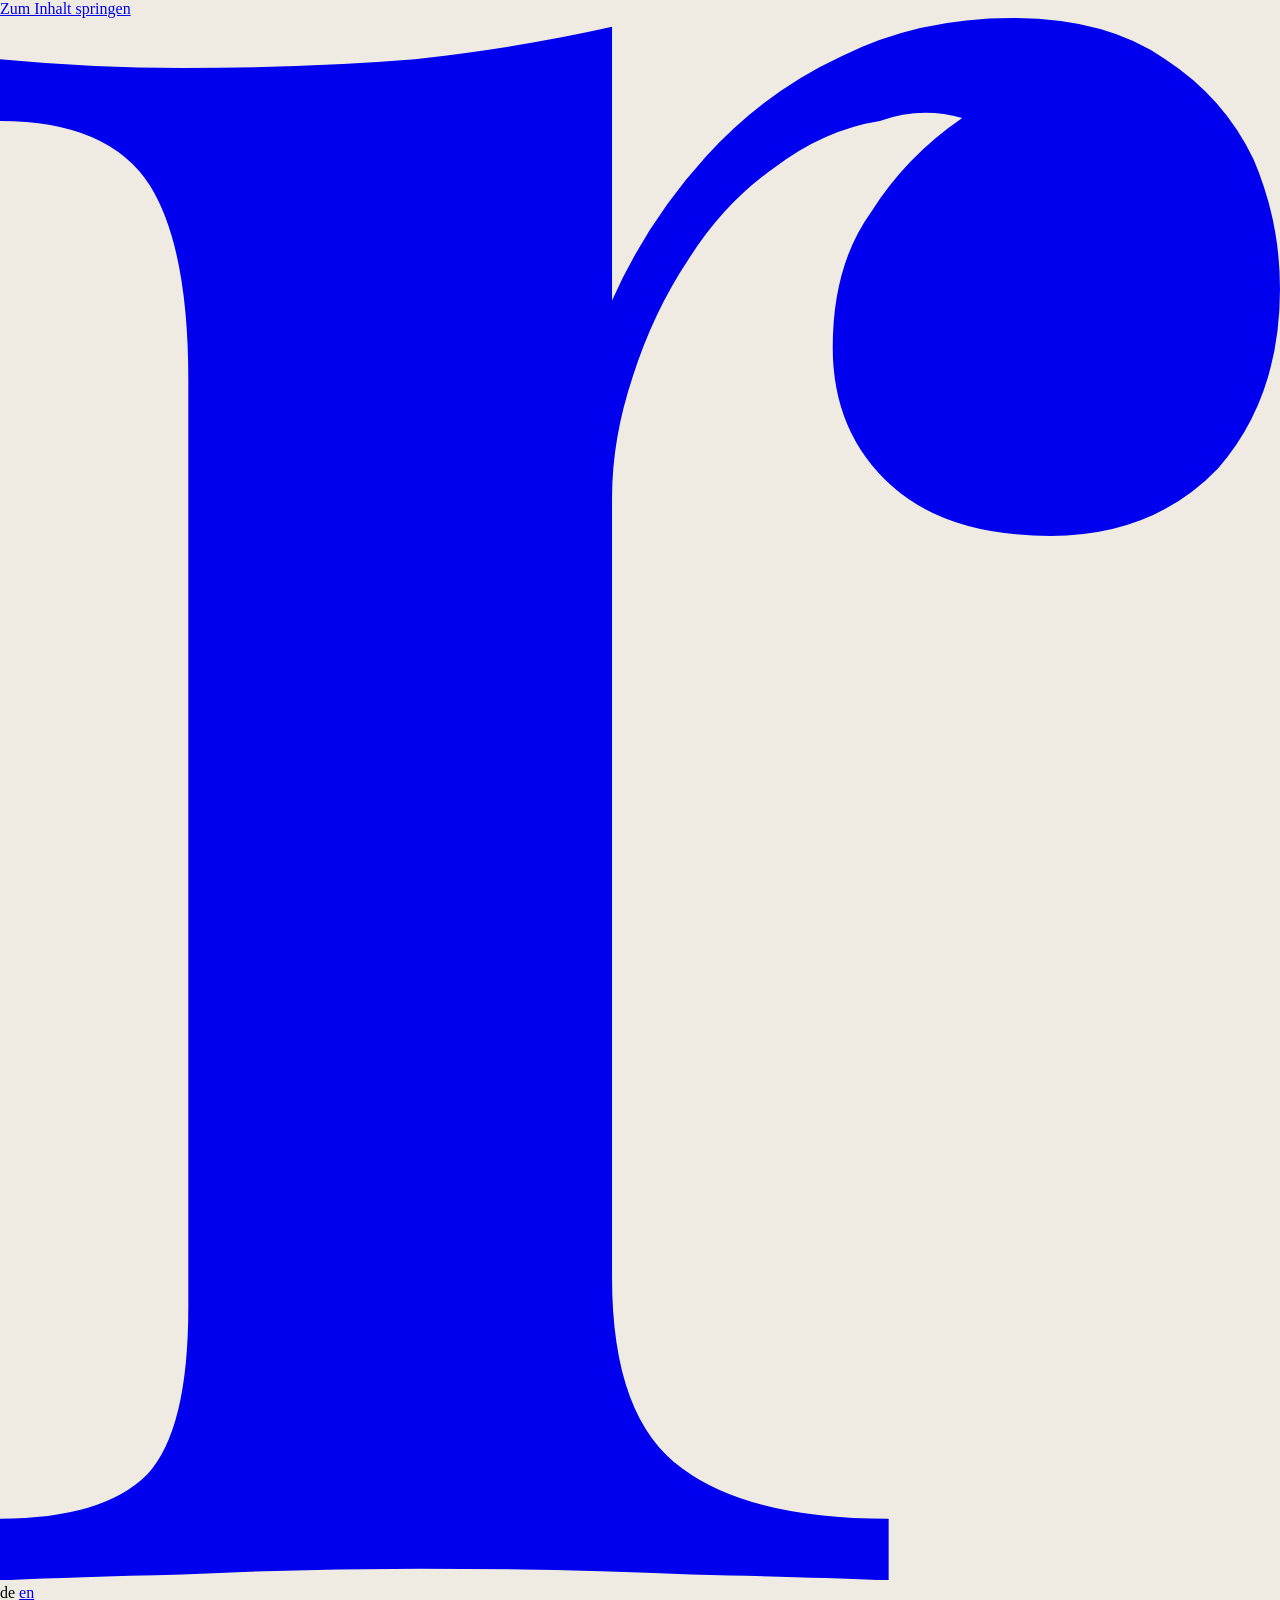
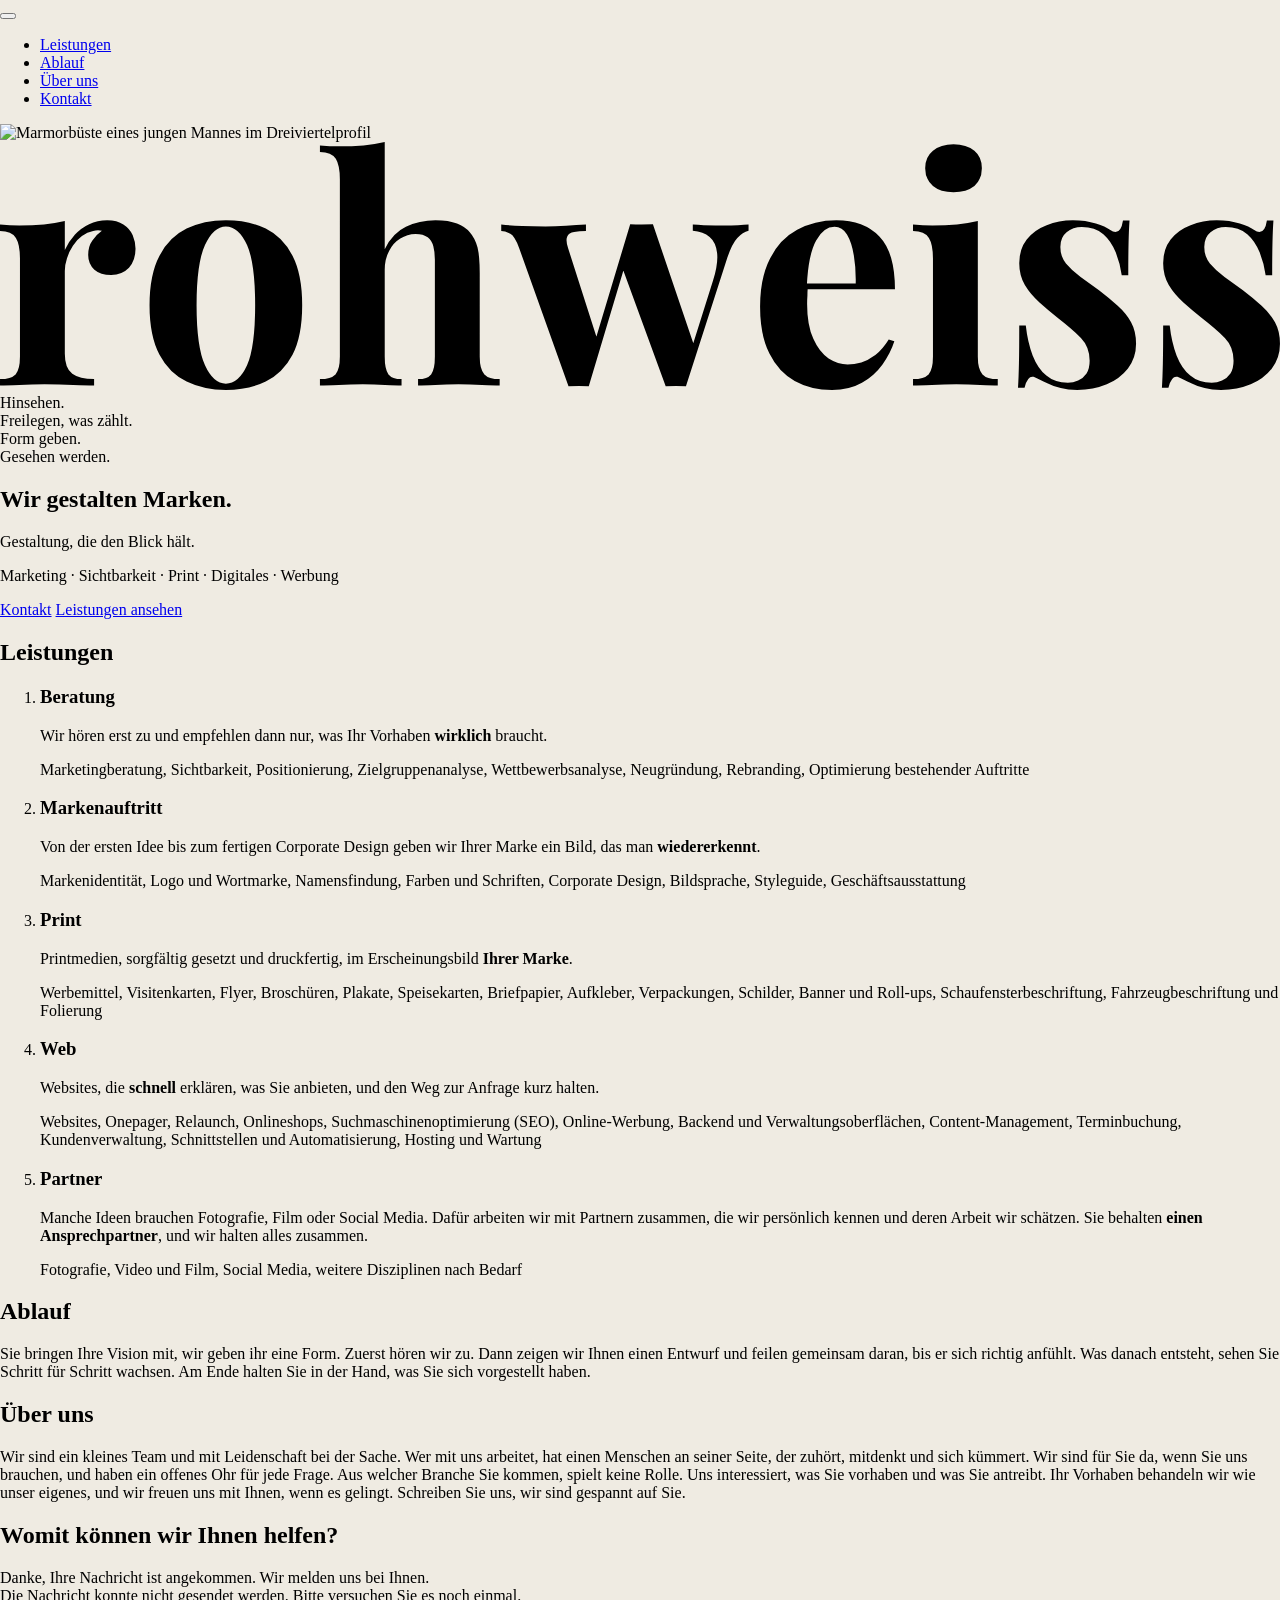
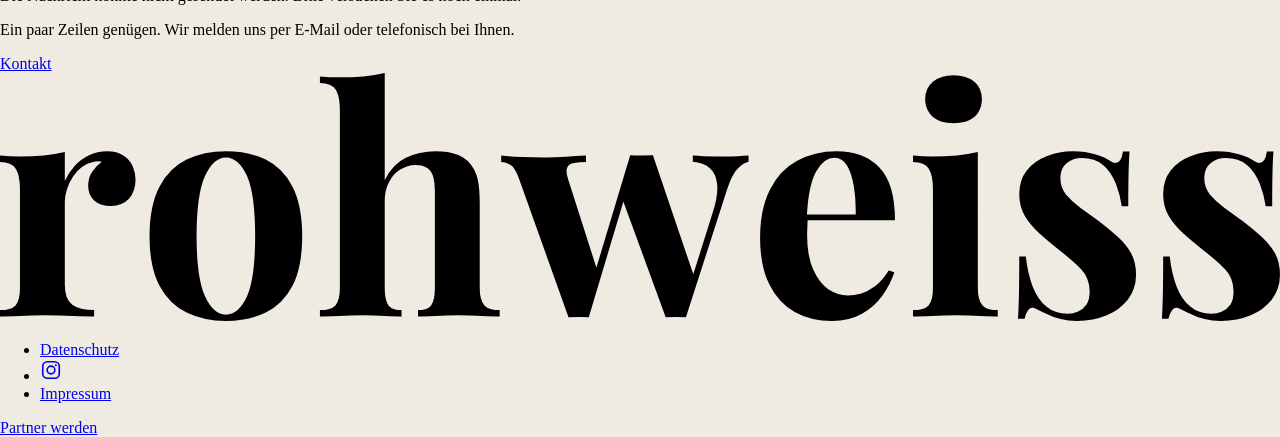
==== commit a3f189f7: "Pfade direkt auf GitHub Pages (/rohweiss/) umstellen, Workflow entfernen Der Branch-Deploy von GitHu" ====
--- a/index.html
+++ b/index.html
@@ -22,8 +22,8 @@
 <script type="application/ld+json">{"@context":"https://schema.org","@type":"ProfessionalService","name":"rohweiss","url":"https://rohweiss.de/","inLanguage":"de","description":"Beratung, Markenauftritt, Print und Web für Unternehmen jeder Größe und für Einzelkunden.","image":"https://rohweiss.de/og.png"}</script>
 <script>document.documentElement.classList.add("js","is-top")</script>
 <style>body{background:#efebe2;margin:0}.loader svg{display:none}html.js:not(.is-ready):not(.is-loading) body>:not(.loader){visibility:hidden;animation:0s linear 3s forwards rw-show}@keyframes rw-show{to{visibility:visible}}</style>
-  <script type="module" crossorigin src="/assets/main-DEInUaMO.js"></script>
-  <link rel="stylesheet" crossorigin href="/assets/main-CqZ3c4gh.css">
+  <script type="module" crossorigin src="/rohweiss/assets/main-DEInUaMO.js"></script>
+  <link rel="stylesheet" crossorigin href="/rohweiss/assets/main-CqZ3c4gh.css">
 </head>
 <body>
 <div class="loader" id="loader" role="progressbar" aria-label="Laden" aria-valuemin="0" aria-valuemax="100" aria-valuenow="0">
@@ -33,20 +33,20 @@
 
 <a class="skip-link" href="#inhalt">Zum Inhalt springen</a>
 <header class="site-header">
-<a class="site-logo" href="/">
+<a class="site-logo" href="/rohweiss/">
 <svg class="site-logo__r" viewBox="0 0 435 531" role="img" aria-label="rohweiss"><path fill="currentColor" d="M344 0Q376 0 396 14Q416 27 426 48Q435 69 435 92Q435 129 414 153Q392 176 357 176Q322 176 303 159Q283 141 283 112Q283 84 296 66Q308 47 327 34Q313 30 299 35Q280 38 263 51Q246 63 234 82Q222 100 215 122Q208 143 208 163L208 428Q208 476 232 493Q255 510 302 510L302 531Q279 530 235 529Q191 527 143 527Q103 527 62 529Q21 530 0 531L0 510Q35 510 50 495Q64 480 64 438L64 123Q64 78 51 57Q37 35 0 35L0 14Q32 17 62 17Q104 17 141 14Q177 10 208 3L208 96Q220 69 240 47Q260 25 286 13Q312 0 344 0"/></svg>
 </a>
 <div class="lang-switch" role="group" aria-label="Sprache">
 <span lang="de" aria-current="true">de</span>
-<a href="/en/" lang="en" hreflang="en" aria-label="English">en</a>
+<a href="/rohweiss/en/" lang="en" hreflang="en" aria-label="English">en</a>
 </div>
 <button class="nav-toggle" type="button" aria-expanded="false" aria-controls="site-menu" aria-label="Menü öffnen" data-label-open="Menü öffnen" data-label-close="Menü schließen"><span></span><span></span><span></span></button>
 <nav class="site-nav" id="site-menu" aria-label="Hauptnavigation" data-lenis-prevent>
 <ul class="site-nav__list">
-<li><a href="/#leistungen">Leistungen</a></li>
-<li><a href="/#ablauf">Ablauf</a></li>
-<li><a href="/#ueber-uns">Über uns</a></li>
-<li><a href="/#kontakt">Kontakt</a></li>
+<li><a href="/rohweiss/#leistungen">Leistungen</a></li>
+<li><a href="/rohweiss/#ablauf">Ablauf</a></li>
+<li><a href="/rohweiss/#ueber-uns">Über uns</a></li>
+<li><a href="/rohweiss/#kontakt">Kontakt</a></li>
 </ul>
 </nav>
 </header>
@@ -55,9 +55,9 @@
 <section class="hero" aria-labelledby="hero-titel">
 <div class="hero__stage">
 <picture class="hero__still">
-<source srcset="/img/bueste-still.avif" type="image/avif">
-<source srcset="/img/bueste-still.webp" type="image/webp">
-<img src="/img/bueste-still.webp" alt="Marmorbüste eines jungen Mannes im Dreiviertelprofil" width="1600" height="900" fetchpriority="high" decoding="async">
+<source srcset="/rohweiss/img/bueste-still.avif" type="image/avif">
+<source srcset="/rohweiss/img/bueste-still.webp" type="image/webp">
+<img src="/rohweiss/img/bueste-still.webp" alt="Marmorbüste eines jungen Mannes im Dreiviertelprofil" width="1600" height="900" fetchpriority="high" decoding="async">
 </picture>
 <svg class="hero__mark" viewBox="0 0 4109 796" aria-hidden="true" focusable="false"><path fill="currentColor" d="M344 251Q376 251 396 265Q416 278 426 299Q435 320 435 343Q435 380 414 404Q392 427 357 427Q322 427 303 410Q283 392 283 363Q283 335 296 317Q308 298 327 285Q313 281 299 286Q280 289 263 302Q246 314 234 333Q222 351 215 373Q208 394 208 414L208 679Q208 727 232 744Q255 761 302 761L302 782Q279 781 235 780Q191 778 143 778Q103 778 62 780Q21 781 0 782L0 761Q35 761 50 746Q64 731 64 689L64 374Q64 329 51 308Q37 286 0 286L0 265Q32 268 62 268Q104 268 141 265Q177 261 208 254L208 347Q220 320 240 298Q260 276 286 264Q312 251 344 251M725 251Q798 251 853 278Q908 305 939 365Q970 425 970 524Q970 623 939 683Q908 742 853 769Q798 796 725 796Q654 796 599 769Q543 742 512 683Q480 623 480 524Q480 425 512 365Q543 305 599 278Q654 251 725 251M725 271Q685 271 658 331Q631 390 631 524Q631 658 658 717Q685 776 725 776Q766 776 793 717Q819 658 819 524Q819 390 793 331Q766 271 725 271M1235 0L1235 344Q1260 292 1303 272Q1345 251 1398 251Q1441 251 1467 262Q1493 272 1508 290Q1525 309 1533 339Q1540 369 1540 420L1540 689Q1540 731 1555 746Q1569 761 1604 761L1604 782Q1585 781 1547 780Q1508 778 1472 778Q1433 778 1397 780Q1360 781 1342 782L1342 761Q1372 761 1384 746Q1396 731 1396 689L1396 378Q1396 353 1391 335Q1386 316 1373 306Q1359 295 1334 295Q1307 295 1285 310Q1262 324 1249 350Q1235 376 1235 410L1235 689Q1235 731 1247 746Q1259 761 1289 761L1289 782Q1271 781 1236 780Q1201 778 1165 778Q1126 778 1087 780Q1047 781 1027 782L1027 761Q1062 761 1077 746Q1091 731 1091 689L1091 120Q1091 75 1078 54Q1064 32 1027 32L1027 11Q1059 14 1089 14Q1130 14 1167 11Q1204 7 1235 0M1881 265L1881 286Q1859 286 1843 289Q1826 291 1821 303Q1815 315 1824 342L1919 639L1906 653L2023 264L2043 273L1890 784Q1874 783 1858 783Q1842 783 1825 784L1667 342Q1653 302 1637 294Q1620 286 1609 286L1609 265Q1641 268 1676 270Q1710 271 1751 271Q1782 271 1817 269Q1851 267 1881 265M2403 265L2403 285Q2384 290 2367 308Q2350 326 2335 371L2202 784Q2186 783 2170 783Q2153 783 2137 784L1996 399L2023 264Q2041 265 2060 265Q2078 264 2096 264L2233 668L2222 657L2289 445Q2306 390 2302 356Q2298 322 2278 305Q2258 288 2224 285L2224 265Q2240 266 2259 267Q2277 267 2296 268Q2314 268 2327 268Q2347 268 2369 267Q2390 266 2403 265M2685 251Q2773 251 2823 303Q2873 355 2873 473L2544 473L2542 454L2747 454Q2748 405 2741 364Q2734 322 2719 297Q2704 272 2679 272Q2644 272 2620 316Q2595 360 2590 462L2593 468Q2592 480 2592 493Q2591 506 2591 520Q2591 589 2611 632Q2630 675 2660 695Q2690 714 2721 714Q2742 714 2765 708Q2787 701 2810 684Q2833 666 2853 634L2871 640Q2859 678 2833 714Q2807 750 2767 773Q2727 796 2671 796Q2603 796 2551 767Q2499 738 2470 679Q2440 620 2440 529Q2440 436 2472 374Q2503 312 2559 282Q2614 251 2685 251M3061 7Q3103 7 3128 28Q3152 48 3152 84Q3152 120 3128 141Q3103 161 3061 161Q3019 161 2995 141Q2970 120 2970 84Q2970 48 2995 28Q3019 7 3061 7M3139 254L3139 689Q3139 731 3154 746Q3168 761 3203 761L3203 782Q3185 781 3147 780Q3109 778 3070 778Q3031 778 2991 780Q2951 781 2931 782L2931 761Q2966 761 2981 746Q2995 731 2995 689L2995 374Q2995 329 2982 308Q2968 286 2931 286L2931 265Q2963 268 2993 268Q3035 268 3072 265Q3108 261 3139 254M3444 251Q3486 251 3518 262Q3549 272 3563 282Q3597 305 3605 252L3626 252Q3624 280 3623 321Q3622 361 3622 428L3601 428Q3596 391 3582 355Q3568 319 3542 296Q3515 273 3473 273Q3444 273 3424 290Q3404 306 3404 337Q3404 367 3422 390Q3440 412 3469 433Q3497 453 3528 476Q3561 501 3588 526Q3615 550 3631 579Q3647 608 3647 648Q3647 693 3621 727Q3595 760 3553 778Q3510 796 3458 796Q3428 796 3405 790Q3381 784 3364 775Q3351 769 3340 764Q3328 758 3318 754Q3308 751 3301 761Q3293 771 3289 789L3268 789Q3270 757 3271 711Q3272 665 3272 589L3293 589Q3299 643 3315 685Q3331 726 3359 750Q3386 773 3428 773Q3445 773 3461 766Q3477 759 3488 743Q3498 727 3498 702Q3498 658 3470 629Q3441 600 3397 566Q3365 540 3337 515Q3308 489 3290 459Q3272 428 3272 389Q3272 344 3296 313Q3320 282 3360 267Q3399 251 3444 251M3906 251Q3948 251 3980 262Q4011 272 4025 282Q4059 305 4067 252L4088 252Q4086 280 4085 321Q4084 361 4084 428L4063 428Q4058 391 4044 355Q4030 319 4004 296Q3977 273 3935 273Q3906 273 3886 290Q3866 306 3866 337Q3866 367 3884 390Q3902 412 3931 433Q3959 453 3990 476Q4023 501 4050 526Q4077 550 4093 579Q4109 608 4109 648Q4109 693 4083 727Q4057 760 4015 778Q3972 796 3920 796Q3890 796 3867 790Q3843 784 3826 775Q3813 769 3802 764Q3790 758 3780 754Q3770 751 3763 761Q3755 771 3751 789L3730 789Q3732 757 3733 711Q3734 665 3734 589L3755 589Q3761 643 3777 685Q3793 726 3821 750Q3848 773 3890 773Q3907 773 3923 766Q3939 759 3950 743Q3960 727 3960 702Q3960 658 3932 629Q3903 600 3859 566Q3827 540 3799 515Q3770 489 3752 459Q3734 428 3734 389Q3734 344 3758 313Q3782 282 3822 267Q3861 251 3906 251"/></svg>
 
@@ -146,7 +146,7 @@
 <div class="contact__notice" id="gesendet" role="status">Danke, Ihre Nachricht ist angekommen. Wir melden uns bei Ihnen.</div>
 <div class="contact__notice" id="fehler" role="alert">Die Nachricht konnte nicht gesendet werden. Bitte versuchen Sie es noch einmal.</div>
 <noscript>
-<form class="dialog__form contact__form" action="/api/contact.php" method="post">
+<form class="dialog__form contact__form" action="/rohweiss/api/contact.php" method="post">
 <div class="dialog__trap" aria-hidden="true">
 <label for="nj-website">Website</label>
 <input id="nj-website" name="website" type="text" tabindex="-1" autocomplete="off">
@@ -183,7 +183,7 @@
 </div>
 <div class="dialog__field dialog__field--wide dialog__consent">
 <input id="nj-consent" name="consent" type="checkbox" value="1" required>
-<label for="nj-consent">Ich bin damit einverstanden, dass meine Angaben zur Bearbeitung meiner Anfrage verarbeitet werden. Näheres steht in der <a href="/datenschutz/">Datenschutzerklärung</a>.</label>
+<label for="nj-consent">Ich bin damit einverstanden, dass meine Angaben zur Bearbeitung meiner Anfrage verarbeitet werden. Näheres steht in der <a href="/rohweiss/datenschutz/">Datenschutzerklärung</a>.</label>
 </div>
 <div class="dialog__actions">
 <button class="btn btn--solid dialog__send" type="submit">Nachricht senden</button>
@@ -204,11 +204,11 @@
 </div>
 <nav class="site-footer__legal" aria-label="Rechtliches">
 <ul>
-<li><a href="/datenschutz/">Datenschutz</a></li>
+<li><a href="/rohweiss/datenschutz/">Datenschutz</a></li>
 <li><a class="site-footer__social" href="https://www.instagram.com/roh.weiss/" rel="noopener" aria-label="Instagram"><svg viewBox="0 0 24 24" width="22" height="22" aria-hidden="true" focusable="false" fill="none" stroke="currentColor" stroke-width="1.8"><rect x="3" y="3" width="18" height="18" rx="5"/><circle cx="12" cy="12" r="4.2"/><circle cx="17.3" cy="6.7" r="1.1" fill="currentColor" stroke="none"/></svg></a></li>
-<li><a href="/impressum/">Impressum</a></li>
+<li><a href="/rohweiss/impressum/">Impressum</a></li>
 </ul>
-<a class="site-footer__partner" href="/#kontakt" data-open-contact="partner">Partner werden</a>
+<a class="site-footer__partner" href="/rohweiss/#kontakt" data-open-contact="partner">Partner werden</a>
 </nav>
 </footer>
 
@@ -219,7 +219,7 @@
 <div class="dialog__body">
 <h2 class="dialog__title" id="kontakt-dialog-titel">Womit können wir Ihnen helfen?</h2>
 <p class="dialog__intro">Ein paar Zeilen genügen. Wir melden uns per E-Mail oder telefonisch bei Ihnen.</p>
-<form class="dialog__form" action="/api/contact.php" method="post" novalidate>
+<form class="dialog__form" action="/rohweiss/api/contact.php" method="post" novalidate>
 <div class="dialog__trap" aria-hidden="true">
 <label for="kd-website">Website</label>
 <input id="kd-website" name="website" type="text" tabindex="-1" autocomplete="off">
@@ -267,7 +267,7 @@
 </div>
 <div class="dialog__field dialog__field--wide dialog__consent">
 <input id="kd-consent" name="consent" type="checkbox" value="1" required aria-describedby="kd-consent-fehler">
-<label for="kd-consent">Ich bin damit einverstanden, dass meine Angaben zur Bearbeitung meiner Anfrage verarbeitet werden. Näheres steht in der <a href="/datenschutz/">Datenschutzerklärung</a>.</label>
+<label for="kd-consent">Ich bin damit einverstanden, dass meine Angaben zur Bearbeitung meiner Anfrage verarbeitet werden. Näheres steht in der <a href="/rohweiss/datenschutz/">Datenschutzerklärung</a>.</label>
 <p class="dialog__error" id="kd-consent-fehler"></p>
 </div>
 <div class="dialog__actions">
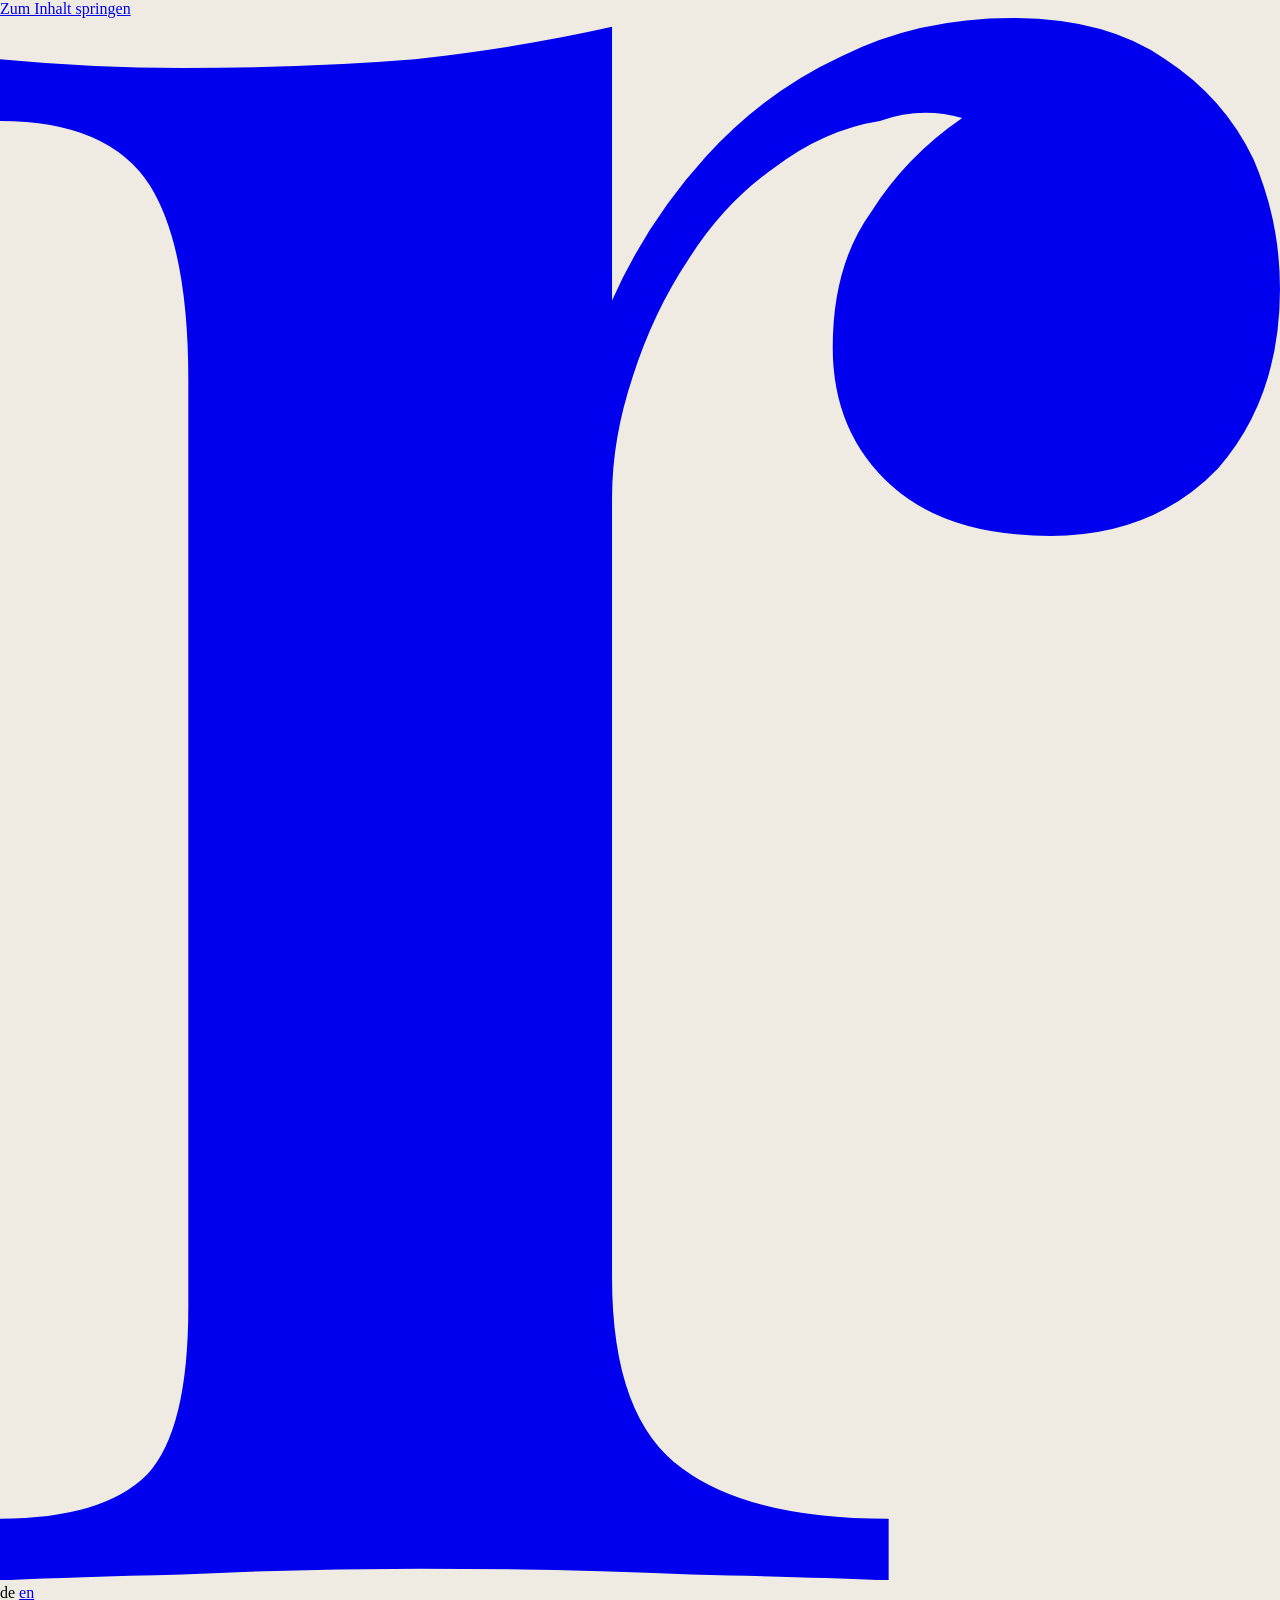
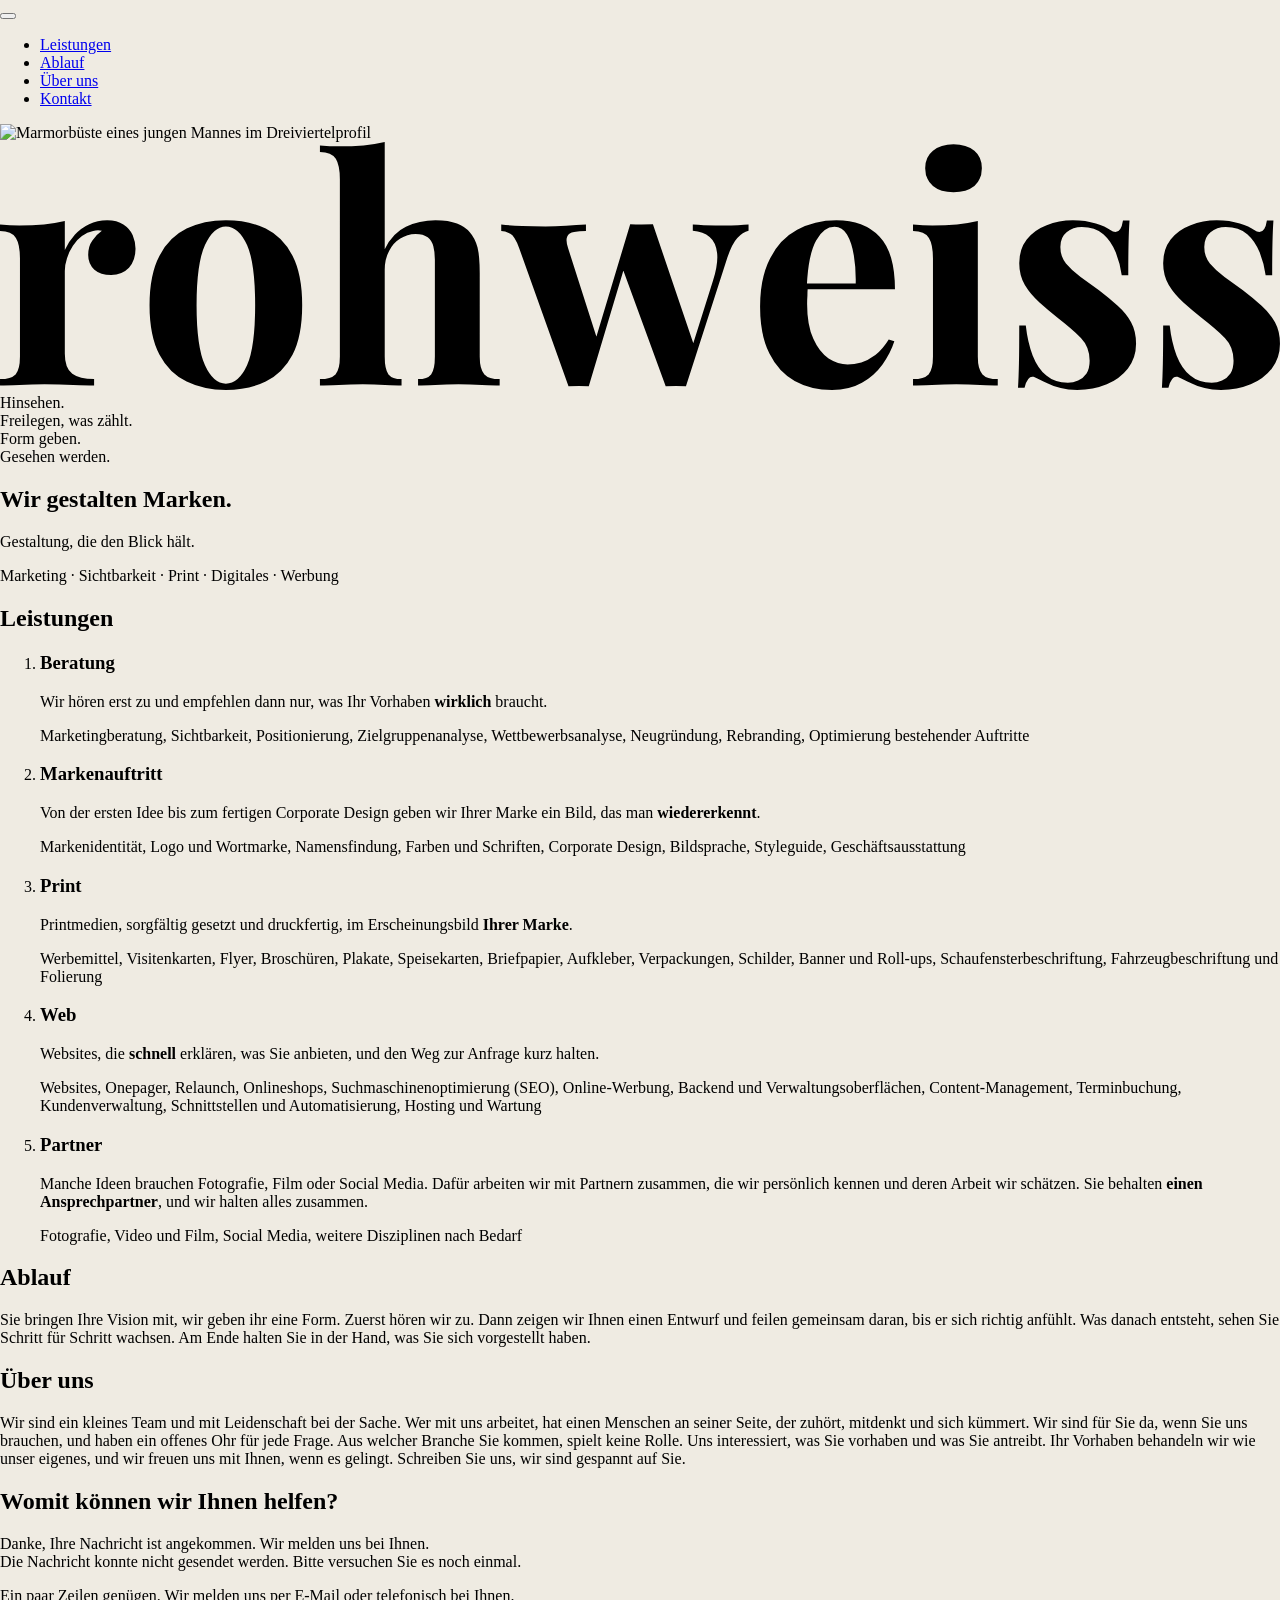
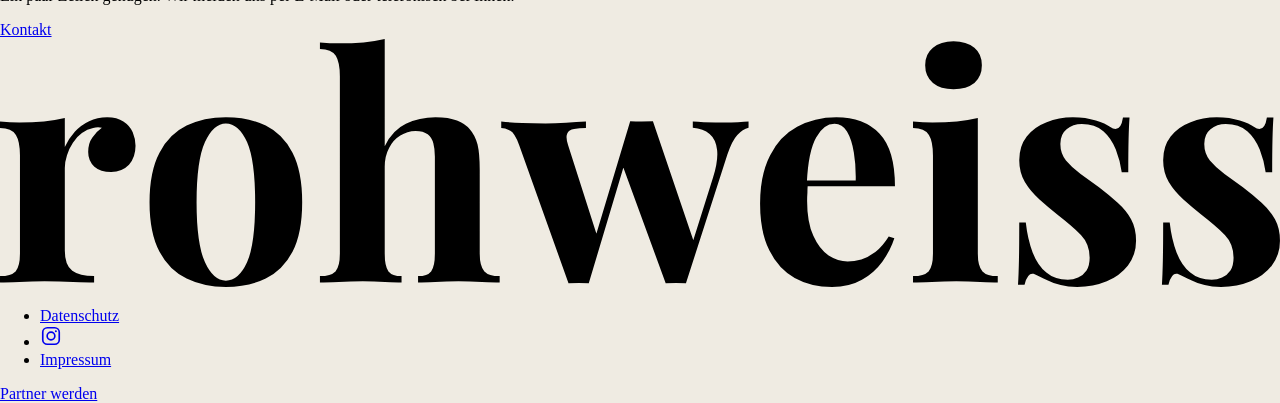
==== commit 83a6bba5: "Hero überarbeiten: Buttons weg, größere Zeilen, Fallback-Standbild, Mobil-Fixes - Hero-Buttons entfe" ====
--- a/index.html
+++ b/index.html
@@ -2,7 +2,8 @@
 <html lang="de">
 <head>
 <meta charset="utf-8">
-<meta name="viewport" content="width=device-width, initial-scale=1">
+<meta name="viewport" content="width=device-width, initial-scale=1, viewport-fit=cover">
+<meta name="theme-color" content="#efebe2">
 <title>rohweiss | Gestaltung, die den Blick hält.</title>
 <meta name="description" content="Beratung, Markenauftritt, Print und Web für Unternehmen jeder Größe und für Einzelkunden.">
 <link rel="alternate" hreflang="de" href="https://rohweiss.de/">
@@ -22,12 +23,11 @@
 <script type="application/ld+json">{"@context":"https://schema.org","@type":"ProfessionalService","name":"rohweiss","url":"https://rohweiss.de/","inLanguage":"de","description":"Beratung, Markenauftritt, Print und Web für Unternehmen jeder Größe und für Einzelkunden.","image":"https://rohweiss.de/og.png"}</script>
 <script>document.documentElement.classList.add("js","is-top")</script>
 <style>body{background:#efebe2;margin:0}.loader svg{display:none}html.js:not(.is-ready):not(.is-loading) body>:not(.loader){visibility:hidden;animation:0s linear 3s forwards rw-show}@keyframes rw-show{to{visibility:visible}}</style>
-  <script type="module" crossorigin src="/rohweiss/assets/main-DEInUaMO.js"></script>
-  <link rel="stylesheet" crossorigin href="/rohweiss/assets/main-CqZ3c4gh.css">
+  <script type="module" crossorigin src="/rohweiss/assets/main-BaAOxhL6.js"></script>
+  <link rel="stylesheet" crossorigin href="/rohweiss/assets/main-JlEP8G-9.css">
 </head>
 <body>
 <div class="loader" id="loader" role="progressbar" aria-label="Laden" aria-valuemin="0" aria-valuemax="100" aria-valuenow="0">
-<svg class="loader__word" viewBox="0 0 4109 796" fill="currentColor" aria-hidden="true" focusable="false"><path class="loader__glyph" d="M344 251Q376 251 396 265Q416 278 426 299Q435 320 435 343Q435 380 414 404Q392 427 357 427Q322 427 303 410Q283 392 283 363Q283 335 296 317Q308 298 327 285Q313 281 299 286Q280 289 263 302Q246 314 234 333Q222 351 215 373Q208 394 208 414L208 679Q208 727 232 744Q255 761 302 761L302 782Q279 781 235 780Q191 778 143 778Q103 778 62 780Q21 781 0 782L0 761Q35 761 50 746Q64 731 64 689L64 374Q64 329 51 308Q37 286 0 286L0 265Q32 268 62 268Q104 268 141 265Q177 261 208 254L208 347Q220 320 240 298Q260 276 286 264Q312 251 344 251"/><path class="loader__glyph" d="M725 251Q798 251 853 278Q908 305 939 365Q970 425 970 524Q970 623 939 683Q908 742 853 769Q798 796 725 796Q654 796 599 769Q543 742 512 683Q480 623 480 524Q480 425 512 365Q543 305 599 278Q654 251 725 251M725 271Q685 271 658 331Q631 390 631 524Q631 658 658 717Q685 776 725 776Q766 776 793 717Q819 658 819 524Q819 390 793 331Q766 271 725 271"/><path class="loader__glyph" d="M1235 0L1235 344Q1260 292 1303 272Q1345 251 1398 251Q1441 251 1467 262Q1493 272 1508 290Q1525 309 1533 339Q1540 369 1540 420L1540 689Q1540 731 1555 746Q1569 761 1604 761L1604 782Q1585 781 1547 780Q1508 778 1472 778Q1433 778 1397 780Q1360 781 1342 782L1342 761Q1372 761 1384 746Q1396 731 1396 689L1396 378Q1396 353 1391 335Q1386 316 1373 306Q1359 295 1334 295Q1307 295 1285 310Q1262 324 1249 350Q1235 376 1235 410L1235 689Q1235 731 1247 746Q1259 761 1289 761L1289 782Q1271 781 1236 780Q1201 778 1165 778Q1126 778 1087 780Q1047 781 1027 782L1027 761Q1062 761 1077 746Q1091 731 1091 689L1091 120Q1091 75 1078 54Q1064 32 1027 32L1027 11Q1059 14 1089 14Q1130 14 1167 11Q1204 7 1235 0"/><path class="loader__glyph" d="M1881 265L1881 286Q1859 286 1843 289Q1826 291 1821 303Q1815 315 1824 342L1919 639L1906 653L2023 264L2043 273L1890 784Q1874 783 1858 783Q1842 783 1825 784L1667 342Q1653 302 1637 294Q1620 286 1609 286L1609 265Q1641 268 1676 270Q1710 271 1751 271Q1782 271 1817 269Q1851 267 1881 265M2403 265L2403 285Q2384 290 2367 308Q2350 326 2335 371L2202 784Q2186 783 2170 783Q2153 783 2137 784L1996 399L2023 264Q2041 265 2060 265Q2078 264 2096 264L2233 668L2222 657L2289 445Q2306 390 2302 356Q2298 322 2278 305Q2258 288 2224 285L2224 265Q2240 266 2259 267Q2277 267 2296 268Q2314 268 2327 268Q2347 268 2369 267Q2390 266 2403 265"/><path class="loader__glyph" d="M2685 251Q2773 251 2823 303Q2873 355 2873 473L2544 473L2542 454L2747 454Q2748 405 2741 364Q2734 322 2719 297Q2704 272 2679 272Q2644 272 2620 316Q2595 360 2590 462L2593 468Q2592 480 2592 493Q2591 506 2591 520Q2591 589 2611 632Q2630 675 2660 695Q2690 714 2721 714Q2742 714 2765 708Q2787 701 2810 684Q2833 666 2853 634L2871 640Q2859 678 2833 714Q2807 750 2767 773Q2727 796 2671 796Q2603 796 2551 767Q2499 738 2470 679Q2440 620 2440 529Q2440 436 2472 374Q2503 312 2559 282Q2614 251 2685 251"/><path class="loader__glyph" d="M3061 7Q3103 7 3128 28Q3152 48 3152 84Q3152 120 3128 141Q3103 161 3061 161Q3019 161 2995 141Q2970 120 2970 84Q2970 48 2995 28Q3019 7 3061 7M3139 254L3139 689Q3139 731 3154 746Q3168 761 3203 761L3203 782Q3185 781 3147 780Q3109 778 3070 778Q3031 778 2991 780Q2951 781 2931 782L2931 761Q2966 761 2981 746Q2995 731 2995 689L2995 374Q2995 329 2982 308Q2968 286 2931 286L2931 265Q2963 268 2993 268Q3035 268 3072 265Q3108 261 3139 254"/><path class="loader__glyph" d="M3444 251Q3486 251 3518 262Q3549 272 3563 282Q3597 305 3605 252L3626 252Q3624 280 3623 321Q3622 361 3622 428L3601 428Q3596 391 3582 355Q3568 319 3542 296Q3515 273 3473 273Q3444 273 3424 290Q3404 306 3404 337Q3404 367 3422 390Q3440 412 3469 433Q3497 453 3528 476Q3561 501 3588 526Q3615 550 3631 579Q3647 608 3647 648Q3647 693 3621 727Q3595 760 3553 778Q3510 796 3458 796Q3428 796 3405 790Q3381 784 3364 775Q3351 769 3340 764Q3328 758 3318 754Q3308 751 3301 761Q3293 771 3289 789L3268 789Q3270 757 3271 711Q3272 665 3272 589L3293 589Q3299 643 3315 685Q3331 726 3359 750Q3386 773 3428 773Q3445 773 3461 766Q3477 759 3488 743Q3498 727 3498 702Q3498 658 3470 629Q3441 600 3397 566Q3365 540 3337 515Q3308 489 3290 459Q3272 428 3272 389Q3272 344 3296 313Q3320 282 3360 267Q3399 251 3444 251"/><path class="loader__glyph" d="M3906 251Q3948 251 3980 262Q4011 272 4025 282Q4059 305 4067 252L4088 252Q4086 280 4085 321Q4084 361 4084 428L4063 428Q4058 391 4044 355Q4030 319 4004 296Q3977 273 3935 273Q3906 273 3886 290Q3866 306 3866 337Q3866 367 3884 390Q3902 412 3931 433Q3959 453 3990 476Q4023 501 4050 526Q4077 550 4093 579Q4109 608 4109 648Q4109 693 4083 727Q4057 760 4015 778Q3972 796 3920 796Q3890 796 3867 790Q3843 784 3826 775Q3813 769 3802 764Q3790 758 3780 754Q3770 751 3763 761Q3755 771 3751 789L3730 789Q3732 757 3733 711Q3734 665 3734 589L3755 589Q3761 643 3777 685Q3793 726 3821 750Q3848 773 3890 773Q3907 773 3923 766Q3939 759 3950 743Q3960 727 3960 702Q3960 658 3932 629Q3903 600 3859 566Q3827 540 3799 515Q3770 489 3752 459Q3734 428 3734 389Q3734 344 3758 313Q3782 282 3822 267Q3861 251 3906 251"/></svg>
 <svg class="loader__r" viewBox="0 0 435 531" aria-hidden="true" focusable="false"><path fill="currentColor" d="M344 0Q376 0 396 14Q416 27 426 48Q435 69 435 92Q435 129 414 153Q392 176 357 176Q322 176 303 159Q283 141 283 112Q283 84 296 66Q308 47 327 34Q313 30 299 35Q280 38 263 51Q246 63 234 82Q222 100 215 122Q208 143 208 163L208 428Q208 476 232 493Q255 510 302 510L302 531Q279 530 235 529Q191 527 143 527Q103 527 62 529Q21 530 0 531L0 510Q35 510 50 495Q64 480 64 438L64 123Q64 78 51 57Q37 35 0 35L0 14Q32 17 62 17Q104 17 141 14Q177 10 208 3L208 96Q220 69 240 47Q260 25 286 13Q312 0 344 0"/></svg>
 </div>
 
@@ -55,9 +55,11 @@
 <section class="hero" aria-labelledby="hero-titel">
 <div class="hero__stage">
 <picture class="hero__still">
-<source srcset="/rohweiss/img/bueste-still.avif" type="image/avif">
-<source srcset="/rohweiss/img/bueste-still.webp" type="image/webp">
-<img src="/rohweiss/img/bueste-still.webp" alt="Marmorbüste eines jungen Mannes im Dreiviertelprofil" width="1600" height="900" fetchpriority="high" decoding="async">
+<source media="(max-aspect-ratio: 1/1)" srcset="/rohweiss/img/hero-hoch.avif" type="image/avif">
+<source media="(max-aspect-ratio: 1/1)" srcset="/rohweiss/img/hero-hoch.webp" type="image/webp">
+<source srcset="/rohweiss/img/hero-quer.avif" type="image/avif">
+<source srcset="/rohweiss/img/hero-quer.webp" type="image/webp">
+<img src="/rohweiss/img/hero-quer.webp" alt="Marmorbüste eines jungen Mannes im Dreiviertelprofil" width="2560" height="1440" fetchpriority="high" decoding="async">
 </picture>
 <svg class="hero__mark" viewBox="0 0 4109 796" aria-hidden="true" focusable="false"><path fill="currentColor" d="M344 251Q376 251 396 265Q416 278 426 299Q435 320 435 343Q435 380 414 404Q392 427 357 427Q322 427 303 410Q283 392 283 363Q283 335 296 317Q308 298 327 285Q313 281 299 286Q280 289 263 302Q246 314 234 333Q222 351 215 373Q208 394 208 414L208 679Q208 727 232 744Q255 761 302 761L302 782Q279 781 235 780Q191 778 143 778Q103 778 62 780Q21 781 0 782L0 761Q35 761 50 746Q64 731 64 689L64 374Q64 329 51 308Q37 286 0 286L0 265Q32 268 62 268Q104 268 141 265Q177 261 208 254L208 347Q220 320 240 298Q260 276 286 264Q312 251 344 251M725 251Q798 251 853 278Q908 305 939 365Q970 425 970 524Q970 623 939 683Q908 742 853 769Q798 796 725 796Q654 796 599 769Q543 742 512 683Q480 623 480 524Q480 425 512 365Q543 305 599 278Q654 251 725 251M725 271Q685 271 658 331Q631 390 631 524Q631 658 658 717Q685 776 725 776Q766 776 793 717Q819 658 819 524Q819 390 793 331Q766 271 725 271M1235 0L1235 344Q1260 292 1303 272Q1345 251 1398 251Q1441 251 1467 262Q1493 272 1508 290Q1525 309 1533 339Q1540 369 1540 420L1540 689Q1540 731 1555 746Q1569 761 1604 761L1604 782Q1585 781 1547 780Q1508 778 1472 778Q1433 778 1397 780Q1360 781 1342 782L1342 761Q1372 761 1384 746Q1396 731 1396 689L1396 378Q1396 353 1391 335Q1386 316 1373 306Q1359 295 1334 295Q1307 295 1285 310Q1262 324 1249 350Q1235 376 1235 410L1235 689Q1235 731 1247 746Q1259 761 1289 761L1289 782Q1271 781 1236 780Q1201 778 1165 778Q1126 778 1087 780Q1047 781 1027 782L1027 761Q1062 761 1077 746Q1091 731 1091 689L1091 120Q1091 75 1078 54Q1064 32 1027 32L1027 11Q1059 14 1089 14Q1130 14 1167 11Q1204 7 1235 0M1881 265L1881 286Q1859 286 1843 289Q1826 291 1821 303Q1815 315 1824 342L1919 639L1906 653L2023 264L2043 273L1890 784Q1874 783 1858 783Q1842 783 1825 784L1667 342Q1653 302 1637 294Q1620 286 1609 286L1609 265Q1641 268 1676 270Q1710 271 1751 271Q1782 271 1817 269Q1851 267 1881 265M2403 265L2403 285Q2384 290 2367 308Q2350 326 2335 371L2202 784Q2186 783 2170 783Q2153 783 2137 784L1996 399L2023 264Q2041 265 2060 265Q2078 264 2096 264L2233 668L2222 657L2289 445Q2306 390 2302 356Q2298 322 2278 305Q2258 288 2224 285L2224 265Q2240 266 2259 267Q2277 267 2296 268Q2314 268 2327 268Q2347 268 2369 267Q2390 266 2403 265M2685 251Q2773 251 2823 303Q2873 355 2873 473L2544 473L2542 454L2747 454Q2748 405 2741 364Q2734 322 2719 297Q2704 272 2679 272Q2644 272 2620 316Q2595 360 2590 462L2593 468Q2592 480 2592 493Q2591 506 2591 520Q2591 589 2611 632Q2630 675 2660 695Q2690 714 2721 714Q2742 714 2765 708Q2787 701 2810 684Q2833 666 2853 634L2871 640Q2859 678 2833 714Q2807 750 2767 773Q2727 796 2671 796Q2603 796 2551 767Q2499 738 2470 679Q2440 620 2440 529Q2440 436 2472 374Q2503 312 2559 282Q2614 251 2685 251M3061 7Q3103 7 3128 28Q3152 48 3152 84Q3152 120 3128 141Q3103 161 3061 161Q3019 161 2995 141Q2970 120 2970 84Q2970 48 2995 28Q3019 7 3061 7M3139 254L3139 689Q3139 731 3154 746Q3168 761 3203 761L3203 782Q3185 781 3147 780Q3109 778 3070 778Q3031 778 2991 780Q2951 781 2931 782L2931 761Q2966 761 2981 746Q2995 731 2995 689L2995 374Q2995 329 2982 308Q2968 286 2931 286L2931 265Q2963 268 2993 268Q3035 268 3072 265Q3108 261 3139 254M3444 251Q3486 251 3518 262Q3549 272 3563 282Q3597 305 3605 252L3626 252Q3624 280 3623 321Q3622 361 3622 428L3601 428Q3596 391 3582 355Q3568 319 3542 296Q3515 273 3473 273Q3444 273 3424 290Q3404 306 3404 337Q3404 367 3422 390Q3440 412 3469 433Q3497 453 3528 476Q3561 501 3588 526Q3615 550 3631 579Q3647 608 3647 648Q3647 693 3621 727Q3595 760 3553 778Q3510 796 3458 796Q3428 796 3405 790Q3381 784 3364 775Q3351 769 3340 764Q3328 758 3318 754Q3308 751 3301 761Q3293 771 3289 789L3268 789Q3270 757 3271 711Q3272 665 3272 589L3293 589Q3299 643 3315 685Q3331 726 3359 750Q3386 773 3428 773Q3445 773 3461 766Q3477 759 3488 743Q3498 727 3498 702Q3498 658 3470 629Q3441 600 3397 566Q3365 540 3337 515Q3308 489 3290 459Q3272 428 3272 389Q3272 344 3296 313Q3320 282 3360 267Q3399 251 3444 251M3906 251Q3948 251 3980 262Q4011 272 4025 282Q4059 305 4067 252L4088 252Q4086 280 4085 321Q4084 361 4084 428L4063 428Q4058 391 4044 355Q4030 319 4004 296Q3977 273 3935 273Q3906 273 3886 290Q3866 306 3866 337Q3866 367 3884 390Q3902 412 3931 433Q3959 453 3990 476Q4023 501 4050 526Q4077 550 4093 579Q4109 608 4109 648Q4109 693 4083 727Q4057 760 4015 778Q3972 796 3920 796Q3890 796 3867 790Q3843 784 3826 775Q3813 769 3802 764Q3790 758 3780 754Q3770 751 3763 761Q3755 771 3751 789L3730 789Q3732 757 3733 711Q3734 665 3734 589L3755 589Q3761 643 3777 685Q3793 726 3821 750Q3848 773 3890 773Q3907 773 3923 766Q3939 759 3950 743Q3960 727 3960 702Q3960 658 3932 629Q3903 600 3859 566Q3827 540 3799 515Q3770 489 3752 459Q3734 428 3734 389Q3734 344 3758 313Q3782 282 3822 267Q3861 251 3906 251"/></svg>
 
@@ -78,10 +80,6 @@
 <div class="hero__copy">
 <p class="hero__sub">Gestaltung, die den Blick hält.</p>
 <p class="hero__fields">Marketing · Sichtbarkeit · Print · Digitales · Werbung</p>
-</div>
-<div class="hero__actions">
-<a class="btn btn--solid" href="#kontakt" data-open-contact>Kontakt</a>
-<a class="btn" href="#leistungen">Leistungen ansehen</a>
 </div>
 </div>
 </div>
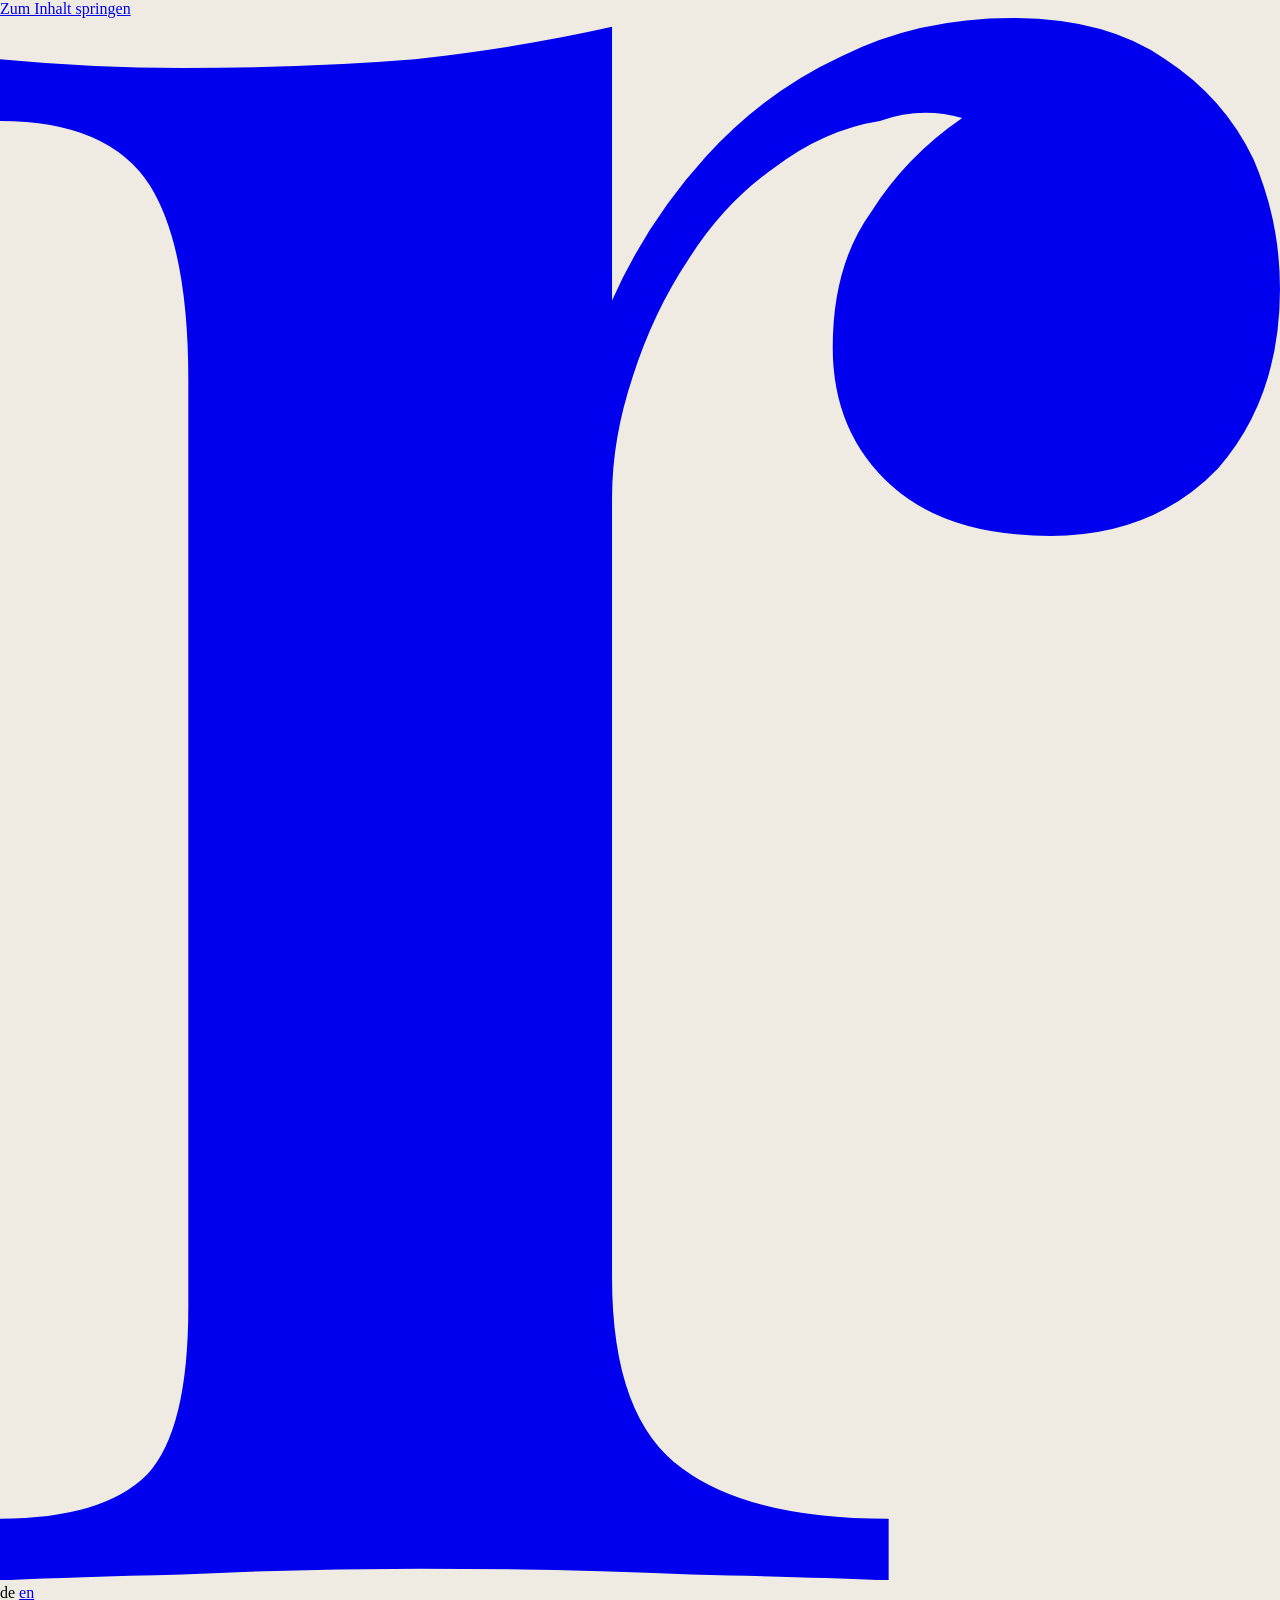
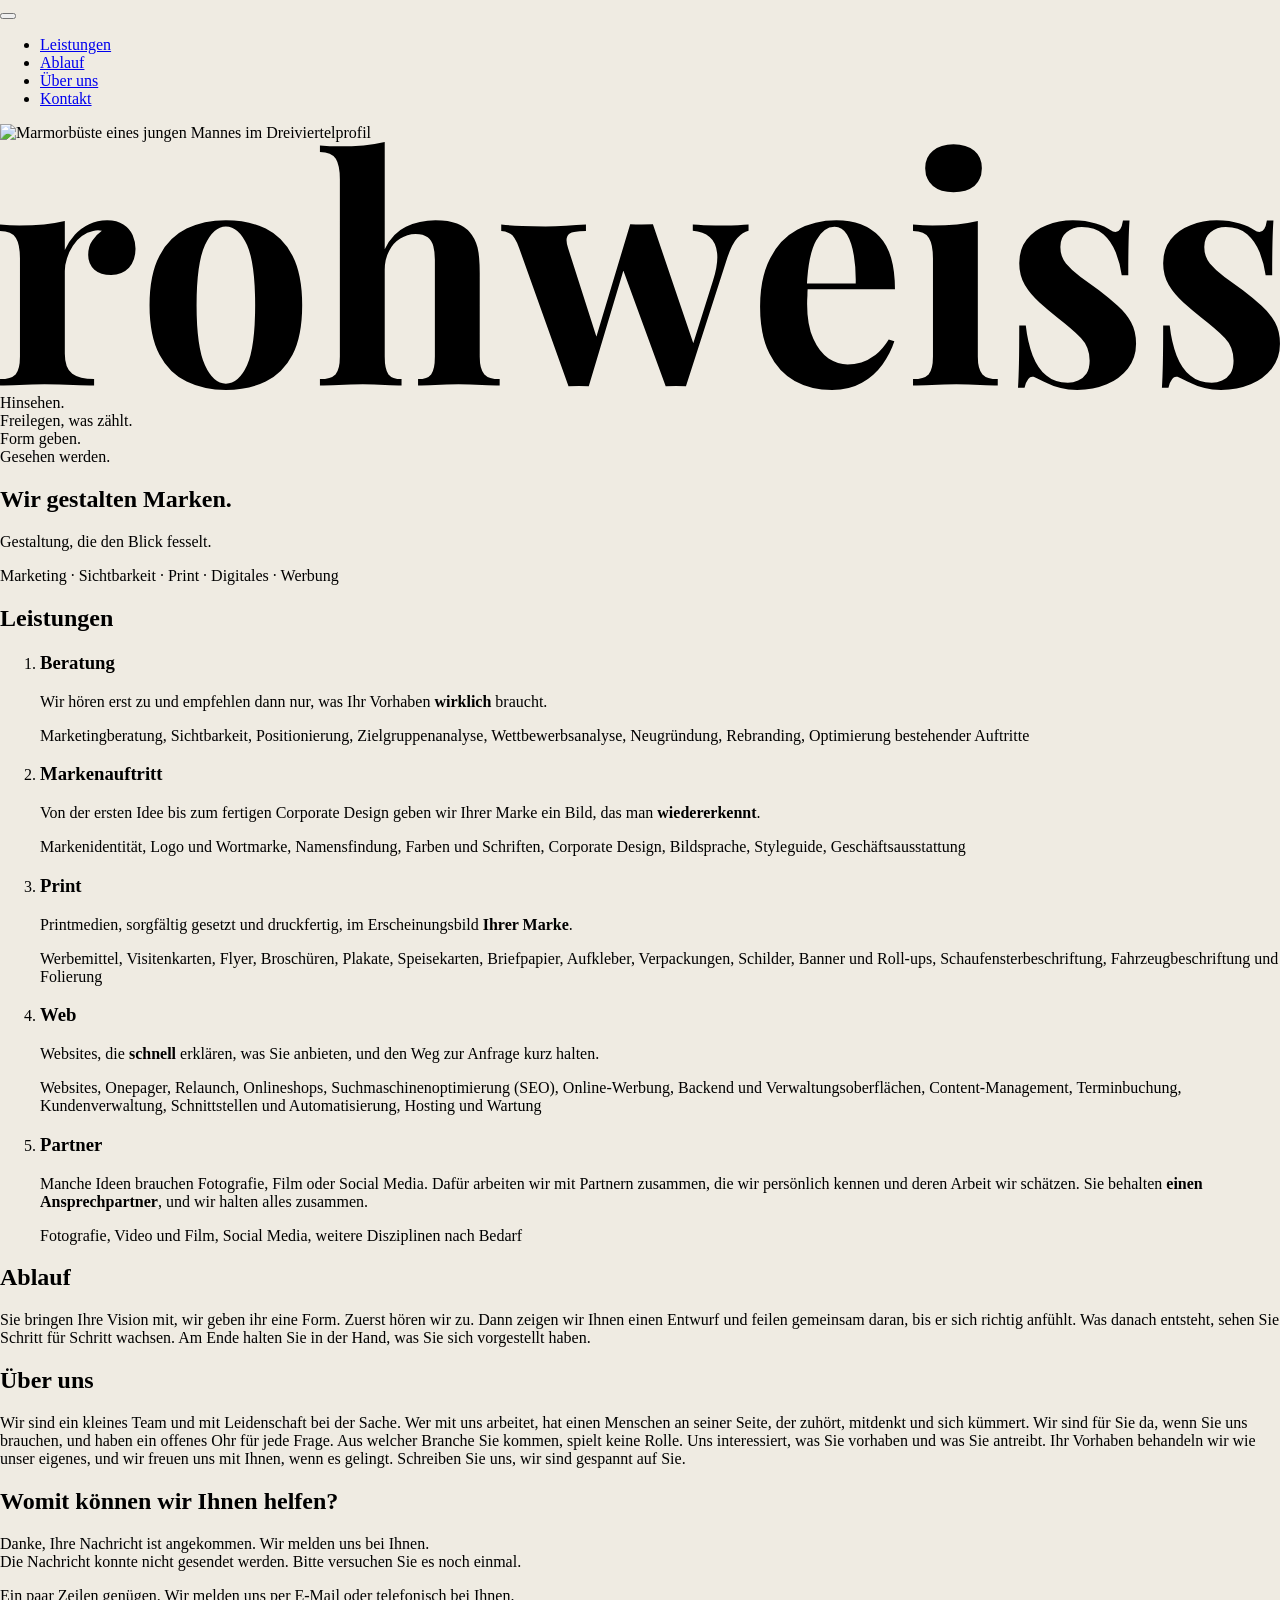
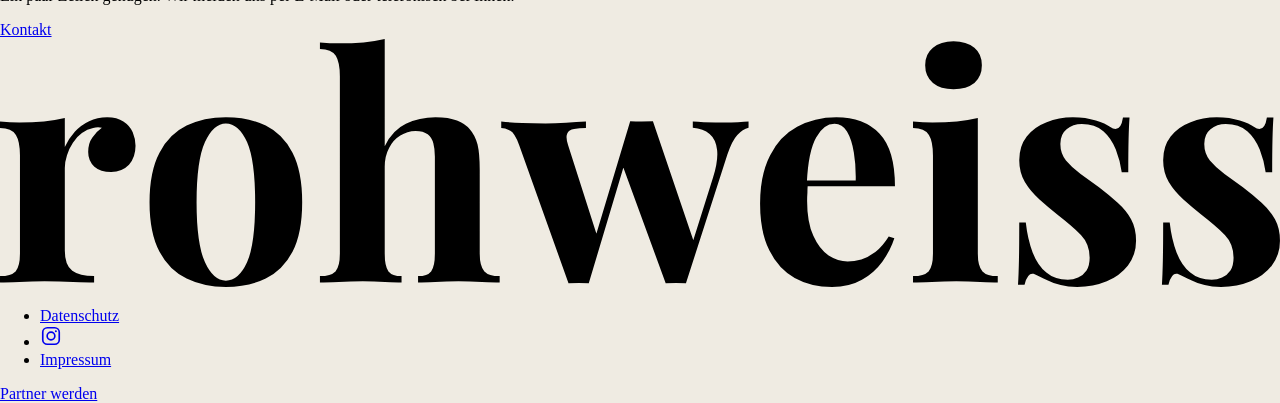
==== commit 05576548: "Unterzeile: "Gestaltung, die den Blick fesselt." Co-Authored-By: Claude Opus 5.5 <noreply@anthropic." ====
--- a/index.html
+++ b/index.html
@@ -4,7 +4,7 @@
 <meta charset="utf-8">
 <meta name="viewport" content="width=device-width, initial-scale=1, viewport-fit=cover">
 <meta name="theme-color" content="#efebe2">
-<title>rohweiss | Gestaltung, die den Blick hält.</title>
+<title>rohweiss | Gestaltung, die den Blick fesselt.</title>
 <meta name="description" content="Beratung, Markenauftritt, Print und Web für Unternehmen jeder Größe und für Einzelkunden.">
 <link rel="alternate" hreflang="de" href="https://rohweiss.de/">
 <link rel="alternate" hreflang="en" href="https://rohweiss.de/en/">
@@ -12,7 +12,7 @@
 <link rel="canonical" href="https://rohweiss.de/">
 <meta property="og:type" content="website">
 <meta property="og:site_name" content="rohweiss">
-<meta property="og:title" content="rohweiss | Gestaltung, die den Blick hält.">
+<meta property="og:title" content="rohweiss | Gestaltung, die den Blick fesselt.">
 <meta property="og:description" content="Beratung, Markenauftritt, Print und Web für Unternehmen jeder Größe und für Einzelkunden.">
 <meta property="og:url" content="https://rohweiss.de/">
 <meta property="og:locale" content="de_DE">
@@ -23,8 +23,8 @@
 <script type="application/ld+json">{"@context":"https://schema.org","@type":"ProfessionalService","name":"rohweiss","url":"https://rohweiss.de/","inLanguage":"de","description":"Beratung, Markenauftritt, Print und Web für Unternehmen jeder Größe und für Einzelkunden.","image":"https://rohweiss.de/og.png"}</script>
 <script>document.documentElement.classList.add("js","is-top")</script>
 <style>body{background:#efebe2;margin:0}.loader svg{display:none}html.js:not(.is-ready):not(.is-loading) body>:not(.loader){visibility:hidden;animation:0s linear 3s forwards rw-show}@keyframes rw-show{to{visibility:visible}}</style>
-  <script type="module" crossorigin src="/rohweiss/assets/main-BaAOxhL6.js"></script>
-  <link rel="stylesheet" crossorigin href="/rohweiss/assets/main-JlEP8G-9.css">
+  <script type="module" crossorigin src="/rohweiss/assets/main-hSu1MI7J.js"></script>
+  <link rel="stylesheet" crossorigin href="/rohweiss/assets/main-DsiGJoAi.css">
 </head>
 <body>
 <div class="loader" id="loader" role="progressbar" aria-label="Laden" aria-valuemin="0" aria-valuemax="100" aria-valuenow="0">
@@ -78,7 +78,7 @@
 <h1 class="hero__title" id="hero-titel">Wir gestalten Marken.</h1>
 <div class="hero__foot">
 <div class="hero__copy">
-<p class="hero__sub">Gestaltung, die den Blick hält.</p>
+<p class="hero__sub">Gestaltung, die den Blick fesselt.</p>
 <p class="hero__fields">Marketing · Sichtbarkeit · Print · Digitales · Werbung</p>
 </div>
 </div>
